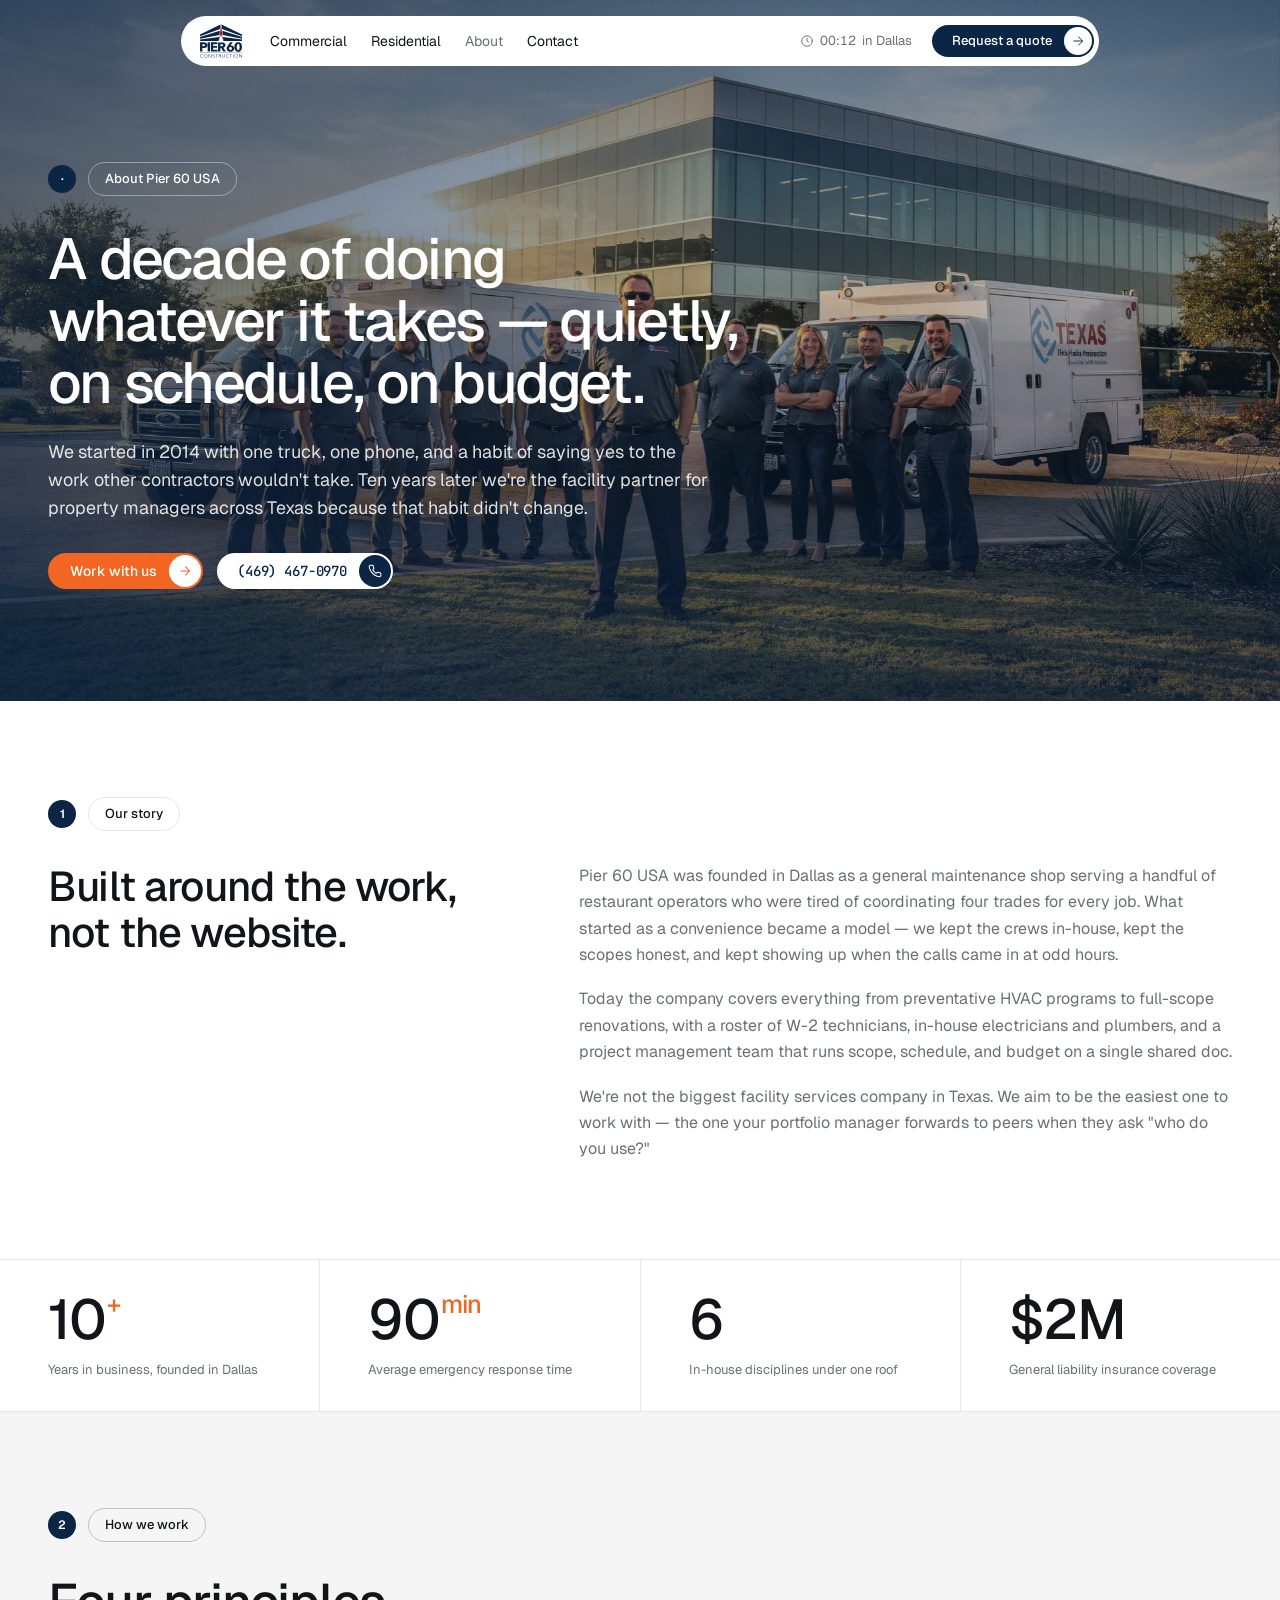
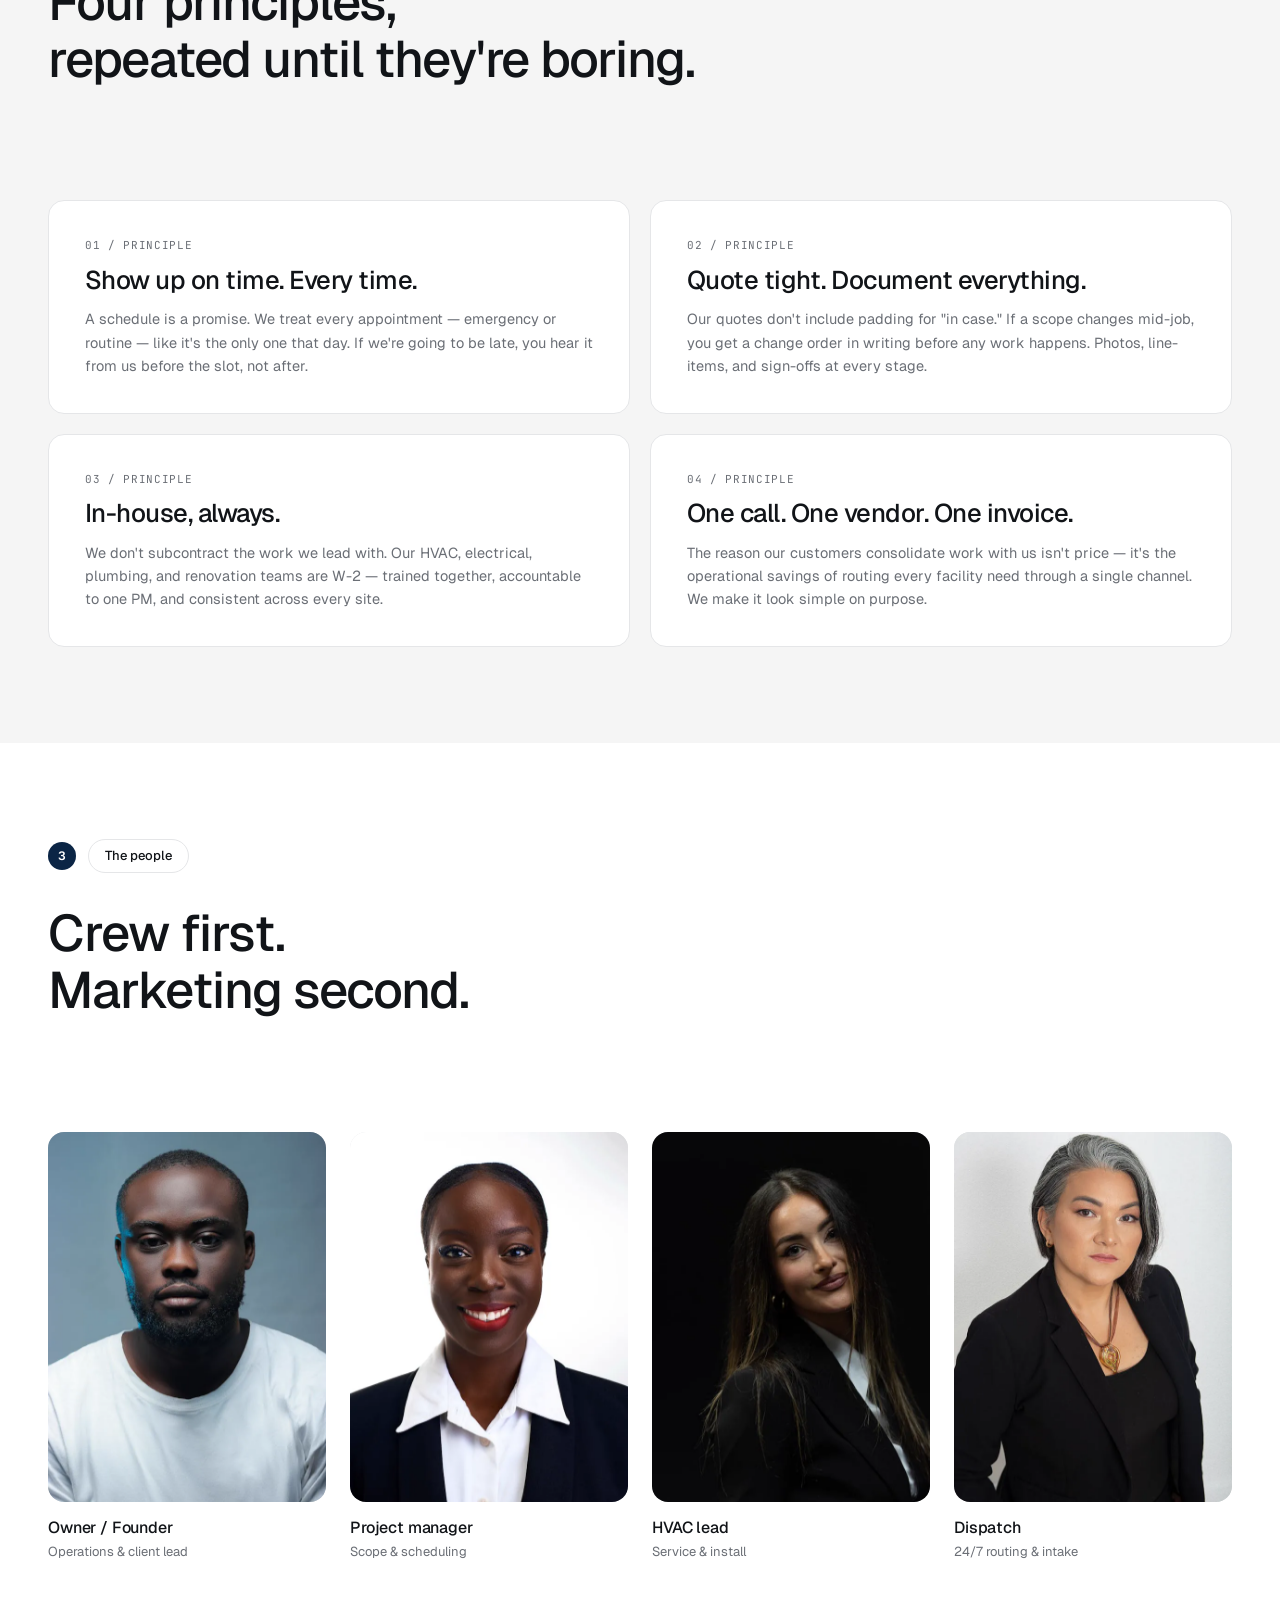
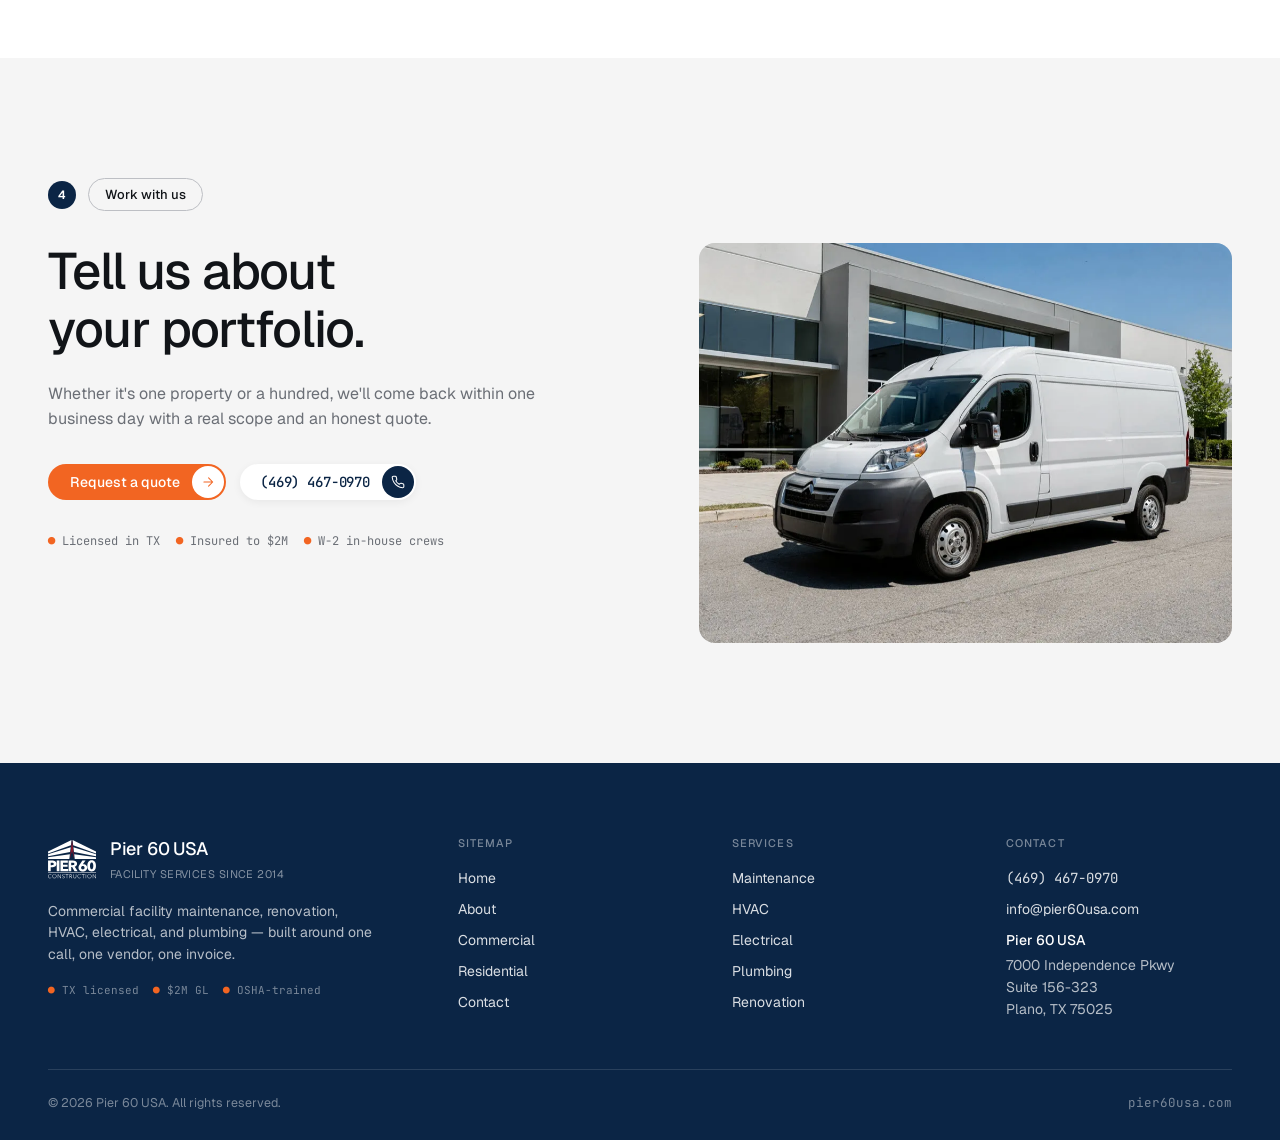
==== about.html @ ad467792 "Initial commit" ====
<!doctype html>
<html lang="en">
<head>
  <meta charset="utf-8">
  <meta name="viewport" content="width=device-width, initial-scale=1">
  <title>About — Pier 60 USA · Dallas-based commercial facility services</title>
  <meta name="description" content="A decade of facility maintenance and renovation work across Texas. In-house crews, honest scopes, and a one-vendor model built for commercial property managers.">
  <link rel="stylesheet" href="styles_v2.css">
</head>
<body>

<!-- ═══════════════════════════════════════════════════════════════
     PAGE HERO
     ═══════════════════════════════════════════════════════════════ -->
<section class="hero-inner has-media has-image" data-screen-label="01 About hero">
  <picture>
    <source srcset="assets/hero-about.webp" type="image/webp">
    <img class="hero-media" src="assets/hero-about.jpg" alt="" aria-hidden="true">
  </picture>
  <div class="hero-bg" aria-hidden="true"></div>

  <header class="nav">
    <div class="nav-pill">
      <div class="nav-left">
        <a href="index.html" class="logo" aria-label="Pier 60 USA — Home"><img src="assets/logo-navy.svg" alt="Pier 60"></a>
        <nav class="nav-links" aria-label="Primary">
          <a href="commercial.html">Commercial</a>
          <a href="residential.html">Residential</a>
          <a href="about.html" class="active">About</a>
          <a href="contact.html">Contact</a>
        </nav>
      </div>
      <div class="nav-right">
        <div class="nav-meta">
          <br>
          <span class="availability">Booking work for Q1 2026</span>
          <span class="clock">
            <svg viewBox="0 0 24 24" fill="none" stroke-width="1.6" stroke-linecap="round" stroke-linejoin="round"><circle cx="12" cy="12" r="9"/><path d="M12 7v5l3 2"/></svg>
            <span class="clock-time">--:--</span> in Dallas
          </span>
        </div>
        <a href="contact.html" class="btn-pill">
          <span class="label"><span>Request a quote</span><span>Request a quote</span></span>
          <span class="ico"><svg viewBox="0 0 24 24" fill="none" stroke="currentColor" stroke-width="1.6" stroke-linecap="round" stroke-linejoin="round"><path d="M5 12h14M13 5l7 7-7 7"/></svg></span>
        </a>
      </div>
      <button class="menu-btn" id="menu-open" aria-label="Open menu">
        <svg viewBox="0 0 24 24" fill="none" stroke="currentColor" stroke-width="1.8" stroke-linecap="round" stroke-linejoin="round"><path d="M4 7h16M4 12h16M4 17h16"/></svg>
      </button>
    </div>
  </header>

  <div class="hero-inner-content">
    <div class="badge-row">
      <span class="badge-num">·</span>
      <span class="badge-pill">About Pier 60 USA</span>
    </div>
    <h1>A decade of doing whatever it takes — quietly, on schedule, on budget.</h1>
    <p class="lede">We started in 2014 with one truck, one phone, and a habit of saying yes to the work other contractors wouldn't take. Ten years later we're the facility partner for property managers across Texas because that habit didn't change.</p>
    <div class="cta-row">
      <a href="contact.html" class="btn-pill is-orange">
        <span class="label"><span>Work with us</span><span>Work with us</span></span>
        <span class="ico"><svg viewBox="0 0 24 24" fill="none" stroke="currentColor" stroke-width="1.8" stroke-linecap="round" stroke-linejoin="round"><path d="M5 12h14M13 5l7 7-7 7"/></svg></span>
      </a>
      <a href="tel:+14694670970" class="btn-pill is-phone">
        <span class="label"><span>(469) 467-0970</span><span>(469) 467-0970</span></span>
        <span class="ico"><svg viewBox="0 0 24 24" fill="none" stroke="currentColor" stroke-width="1.8" stroke-linecap="round" stroke-linejoin="round"><path d="M22 16.92v3a2 2 0 0 1-2.18 2 19.79 19.79 0 0 1-8.63-3.07 19.5 19.5 0 0 1-6-6A19.79 19.79 0 0 1 2.12 4.18 2 2 0 0 1 4.11 2h3a2 2 0 0 1 2 1.72c.13.96.36 1.9.7 2.81a2 2 0 0 1-.45 2.11L8.09 9.91a16 16 0 0 0 6 6l1.27-1.27a2 2 0 0 1 2.11-.45c.91.34 1.85.57 2.81.7A2 2 0 0 1 22 16.92Z"/></svg></span>
      </a>
    </div>
  </div>
</section>

<!-- Mobile menu sheet -->
<div class="sheet" id="sheet" aria-hidden="true">
  <div class="sheet-panel">
    <button class="sheet-close" id="menu-close" aria-label="Close menu">
      <svg viewBox="0 0 24 24" width="16" height="16" fill="none" stroke="currentColor" stroke-width="1.8" stroke-linecap="round" stroke-linejoin="round"><path d="M6 6l12 12M18 6L6 18"/></svg>
    </button>
    <span class="time">
      <svg viewBox="0 0 24 24" width="12" height="12" fill="none" stroke="currentColor" stroke-width="1.6" stroke-linecap="round"><circle cx="12" cy="12" r="9"/><path d="M12 7v5l3 2"/></svg>
      <span class="clock-time">--:--</span> in Dallas
    </span>
    <nav>
      <a href="commercial.html">Commercial</a>
      <a href="residential.html">Residential</a>
      <a href="about.html">About</a>
      <a href="contact.html">Contact</a>
    </nav>
    <a href="contact.html" class="btn-pill is-orange">
      <span class="label"><span>Start a project</span><span>Start a project</span></span>
      <span class="ico"><svg viewBox="0 0 24 24" fill="none" stroke="currentColor" stroke-width="1.8" stroke-linecap="round" stroke-linejoin="round"><path d="M5 12h14M13 5l7 7-7 7"/></svg></span>
    </a>
  </div>
</div>

<!-- ═══════════════════════════════════════════════════════════════
     OUR STORY — two col
     ═══════════════════════════════════════════════════════════════ -->
<section class="section-block" data-screen-label="02 Our story">
  <div class="wrap">
    <div class="badge-row">
      <span class="badge-num">1</span>
      <span class="badge-pill">Our story</span>
    </div>
    <div class="two-col">
      <div>
        <h2>Built around the work,<br>not the website.</h2>
      </div>
      <div>
        <p>Pier 60 USA was founded in Dallas as a general maintenance shop serving a handful of restaurant operators who were tired of coordinating four trades for every job. What started as a convenience became a model — we kept the crews in-house, kept the scopes honest, and kept showing up when the calls came in at odd hours.</p>
        <p>Today the company covers everything from preventative HVAC programs to full-scope renovations, with a roster of W-2 technicians, in-house electricians and plumbers, and a project management team that runs scope, schedule, and budget on a single shared doc.</p>
        <p>We're not the biggest facility services company in Texas. We aim to be the easiest one to work with — the one your portfolio manager forwards to peers when they ask "who do you use?"</p>
      </div>
    </div>
  </div>
</section>

<!-- ═══════════════════════════════════════════════════════════════
     STATS STRIP
     ═══════════════════════════════════════════════════════════════ -->
<section class="stats-strip" data-screen-label="03 Stats">
  <div class="wrap">
    <div class="stat-cell"><span class="n">10<sup>+</sup></span><span class="lbl">Years in business, founded in Dallas</span></div>
    <div class="stat-cell"><span class="n">90<sup>min</sup></span><span class="lbl">Average emergency response time</span></div>
    <div class="stat-cell"><span class="n">6</span><span class="lbl">In-house disciplines under one roof</span></div>
    <div class="stat-cell"><span class="n">$2M</span><span class="lbl">General liability insurance coverage</span></div>
  </div>
</section>

<!-- ═══════════════════════════════════════════════════════════════
     PRINCIPLES — capability grid
     ═══════════════════════════════════════════════════════════════ -->
<section class="section-block alt" data-screen-label="04 Principles">
  <div class="wrap">
    <div class="badge-row">
      <span class="badge-num">2</span>
      <span class="badge-pill" style="border-color: var(--ink-300);">How we work</span>
    </div>
    <h2 class="h2">Four principles,<br>repeated until they're boring.</h2>

    <div class="cap-grid">
      <div class="cap">
        <span class="cap-num">01 / Principle</span>
        <h3>Show up on time. Every time.</h3>
        <p>A schedule is a promise. We treat every appointment — emergency or routine — like it's the only one that day. If we're going to be late, you hear it from us before the slot, not after.</p>
      </div>
      <div class="cap">
        <span class="cap-num">02 / Principle</span>
        <h3>Quote tight. Document everything.</h3>
        <p>Our quotes don't include padding for "in case." If a scope changes mid-job, you get a change order in writing before any work happens. Photos, line-items, and sign-offs at every stage.</p>
      </div>
      <div class="cap">
        <span class="cap-num">03 / Principle</span>
        <h3>In-house, always.</h3>
        <p>We don't subcontract the work we lead with. Our HVAC, electrical, plumbing, and renovation teams are W-2 — trained together, accountable to one PM, and consistent across every site.</p>
      </div>
      <div class="cap">
        <span class="cap-num">04 / Principle</span>
        <h3>One call. One vendor. One invoice.</h3>
        <p>The reason our customers consolidate work with us isn't price — it's the operational savings of routing every facility need through a single channel. We make it look simple on purpose.</p>
      </div>
    </div>
  </div>
</section>

<!-- ═══════════════════════════════════════════════════════════════
     TEAM
     ═══════════════════════════════════════════════════════════════ -->
<section class="section-block" data-screen-label="05 Team">
  <div class="wrap">
    <div class="badge-row">
      <span class="badge-num">3</span>
      <span class="badge-pill">The people</span>
    </div>
    <h2 class="h2">Crew first.<br>Marketing second.</h2>

    <div class="team-grid">
      <div class="team-card">
        <div class="ph has-img">
          <picture>
            <source srcset="assets/team-1.webp" type="image/webp">
            <img src="assets/team-1.jpg" width="600" height="800" loading="lazy" decoding="async" alt="Owner and founder">
          </picture>
        </div>
        <h4>Owner / Founder</h4>
        <p>Operations &amp; client lead</p>
      </div>
      <div class="team-card">
        <div class="ph has-img">
          <picture>
            <source srcset="assets/team-2.webp" type="image/webp">
            <img src="assets/team-2.jpg" width="600" height="800" loading="lazy" decoding="async" alt="Project manager">
          </picture>
        </div>
        <h4>Project manager</h4>
        <p>Scope &amp; scheduling</p>
      </div>
      <div class="team-card">
        <div class="ph has-img">
          <picture>
            <source srcset="assets/team-3.webp" type="image/webp">
            <img src="assets/team-3.jpg" width="600" height="800" loading="lazy" decoding="async" alt="HVAC lead">
          </picture>
        </div>
        <h4>HVAC lead</h4>
        <p>Service &amp; install</p>
      </div>
      <div class="team-card">
        <div class="ph has-img">
          <picture>
            <source srcset="assets/team-4.webp" type="image/webp">
            <img src="assets/team-4.jpg" width="600" height="800" loading="lazy" decoding="async" alt="Dispatch coordinator">
          </picture>
        </div>
        <h4>Dispatch</h4>
        <p>24/7 routing &amp; intake</p>
      </div>
    </div>
  </div>
</section>

<!-- ═══════════════════════════════════════════════════════════════
     CONTACT CTA
     ═══════════════════════════════════════════════════════════════ -->
<section class="section-contact" data-screen-label="06 CTA">
  <div class="wrap">
    <div class="badge-row">
      <span class="badge-num">4</span>
      <span class="badge-pill" style="border-color: var(--ink-300);">Work with us</span>
    </div>
    <div class="contact-grid">
      <div>
        <h2 class="h2" style="margin-bottom: 0;">Tell us about your portfolio.</h2>
        <p class="lede">Whether it's one property or a hundred, we'll come back within one business day with a real scope and an honest quote.</p>
        <div class="contact-quick">
          <a href="contact.html" class="btn-pill is-orange">
            <span class="label"><span>Request a quote</span><span>Request a quote</span></span>
            <span class="ico"><svg viewBox="0 0 24 24" fill="none" stroke="currentColor" stroke-width="1.8" stroke-linecap="round" stroke-linejoin="round"><path d="M5 12h14M13 5l7 7-7 7"/></svg></span>
          </a>
          <a href="tel:+14694670970" class="btn-pill is-phone">
            <span class="label"><span>(469) 467-0970</span><span>(469) 467-0970</span></span>
            <span class="ico"><svg viewBox="0 0 24 24" fill="none" stroke="currentColor" stroke-width="1.8" stroke-linecap="round" stroke-linejoin="round"><path d="M22 16.92v3a2 2 0 0 1-2.18 2 19.79 19.79 0 0 1-8.63-3.07 19.5 19.5 0 0 1-6-6A19.79 19.79 0 0 1 2.12 4.18 2 2 0 0 1 4.11 2h3a2 2 0 0 1 2 1.72c.13.96.36 1.9.7 2.81a2 2 0 0 1-.45 2.11L8.09 9.91a16 16 0 0 0 6 6l1.27-1.27a2 2 0 0 1 2.11-.45c.91.34 1.85.57 2.81.7A2 2 0 0 1 22 16.92Z"/></svg></span>
          </a>
        </div>
        <div class="contact-tags">
          <span>Licensed in TX</span>
          <span>Insured to $2M</span>
          <span>W-2 in-house crews</span>
        </div>
      </div>
      <div>
        <div class="ph has-img" style="aspect-ratio: 4/3; border-radius: 16px; overflow: hidden;">
          <picture>
            <source srcset="assets/about-truck.webp" type="image/webp">
            <img src="assets/about-truck.jpg" width="1000" height="750" loading="lazy" decoding="async" alt="Pier 60 service van at a jobsite">
          </picture>
        </div>
      </div>
    </div>
  </div>
</section>

<!-- ═══════════════════════════════════════════════════════════════
     FOOTER
     ═══════════════════════════════════════════════════════════════ -->
<footer class="foot">
  <div class="wrap">
    <div class="foot-grid">
      <div>
        <div class="brand-row">
          <span class="logo"><img src="assets/logo-white.svg" alt="Pier 60 Construction"></span>
          <span class="name">Pier 60 USA<small>Facility services since 2014</small></span>
        </div>
        <p>Commercial facility maintenance, renovation, HVAC, electrical, and plumbing — built around one call, one vendor, one invoice.</p>
        <div class="foot-licenses">
          <span>TX licensed</span><span>$2M GL</span><span>OSHA-trained</span>
        </div>
      </div>
      <div>
        <h5>Sitemap</h5>
        <ul>
          <li><a href="index.html">Home</a></li>
          <li><a href="about.html">About</a></li>
          <li><a href="commercial.html">Commercial</a></li>
          <li><a href="residential.html">Residential</a></li>
          <li><a href="contact.html">Contact</a></li>
        </ul>
      </div>
      <div>
        <h5>Services</h5>
        <ul>
          <li><a href="commercial.html#maintenance">Maintenance</a></li>
          <li><a href="commercial.html#hvac">HVAC</a></li>
          <li><a href="commercial.html#electrical">Electrical</a></li>
          <li><a href="commercial.html#plumbing">Plumbing</a></li>
          <li><a href="commercial.html#renovation">Renovation</a></li>
        </ul>
      </div>
      <div>
        <h5>Contact</h5>
        <ul>
          <li><a href="tel:+14694670970" class="tel">(469) 467-0970</a></li>
          <li><a href="mailto:info@pier60usa.com">info@pier60usa.com</a></li>
          <li>
            <address class="foot-address">
              <strong>Pier 60 USA</strong>
              7000 Independence Pkwy<br>
              Suite 156-323<br>
              Plano, TX 75025
            </address>
          </li>
        </ul>
      </div>
    </div>
    <div class="foot-bottom">
      <span>© <span class="year">2026</span> Pier 60 USA. All rights reserved.</span>
      <span class="tel">pier60usa.com</span>
    </div>
  </div>
</footer>

<script>
  function updateClock() {
    var t = new Date().toLocaleString('en-US', { timeZone: 'America/Chicago', hour12: false, hour: '2-digit', minute: '2-digit' });
    document.querySelectorAll('.clock-time').forEach(function(el){ el.textContent = t; });
  }
  updateClock();
  setInterval(updateClock, 1000);
  document.querySelectorAll('.year').forEach(function(e){ e.textContent = new Date().getFullYear(); });

  var sheet = document.getElementById('sheet');
  document.getElementById('menu-open').addEventListener('click', function(){ sheet.classList.add('open'); sheet.setAttribute('aria-hidden','false'); });
  document.getElementById('menu-close').addEventListener('click', function(){ sheet.classList.remove('open'); sheet.setAttribute('aria-hidden','true'); });
  sheet.addEventListener('click', function(e){ if (e.target === sheet) { sheet.classList.remove('open'); sheet.setAttribute('aria-hidden','true'); } });
</script>

</body>
</html>
---- styles_v2.css ----
/* ─────────────────────────────────────────────────────────────────
   Pier 60 USA — v2
   Modern agency aesthetic: pill nav, oversized headlines,
   text-roll hover CTAs, white card badges, orange accent.
   ───────────────────────────────────────────────────────────────── */

@import url('https://fonts.googleapis.com/css2?family=Geist:wght@300;400;500;600;700&family=JetBrains+Mono:wght@400;500&display=swap');

:root {
  --bg:        #EFEFEF;
  --white:     #FFFFFF;
  --section-2: #FFFFFF;
  --section-3: #F5F5F5;

  --ink-900:   #111418;
  --ink-700:   #2A2E35;

  /* Navy Seal Blue — carried over from the original Pier 60 theme */
  --navy:      #0B2545;
  --navy-h:    #142F55;
  --ink-500:   #6B6F76;
  --ink-400:   #8A8E95;
  --ink-300:   #BDBFC4;
  --ink-200:   #E5E6E8;
  --ink-100:   #EFEFEF;

  --orange:    #F26522;
  --orange-h:  #E05A1A;
  --partner:   #E8704E;

  --ease:      cubic-bezier(0.25, 0.1, 0.25, 1);
  --ease-out:  cubic-bezier(0.32, 0.72, 0, 1);

  --font:      "Geist", ui-sans-serif, system-ui, -apple-system, "Segoe UI", Helvetica, Arial, sans-serif;
  --mono:      "JetBrains Mono", ui-monospace, Menlo, monospace;

  --max:       1440px;
  --pad-x:     20px;
}
@media (min-width: 640px)  { :root { --pad-x: 32px; } }
@media (min-width: 1024px) { :root { --pad-x: 48px; } }

* { box-sizing: border-box; }
html { scroll-behavior: smooth; }
body {
  margin: 0;
  font-family: var(--font);
  font-size: 16px;
  line-height: 1.5;
  color: var(--ink-900);
  background: var(--bg);
  -webkit-font-smoothing: antialiased;
  text-rendering: optimizeLegibility;
}
a { color: inherit; text-decoration: none; }
img, svg, video { display: block; max-width: 100%; }
button { font: inherit; cursor: pointer; }

.wrap {
  max-width: var(--max);
  margin: 0 auto;
  padding-left: var(--pad-x);
  padding-right: var(--pad-x);
}

/* ── Hero section ──────────────────────────────────────────────── */
.hero {
  position: relative;
  min-height: 100vh;
  background: var(--bg);
  display: flex;
  flex-direction: column;
  overflow: hidden;
}

/* Soft shader-substitute: layered radial + grain */
.hero-bg {
  position: absolute;
  inset: 0;
  z-index: 1;
  pointer-events: none;
  background:
    radial-gradient(ellipse 80% 60% at 85% 25%,
      rgba(242, 101, 34, 0.18) 0%,
      rgba(242, 101, 34, 0.05) 35%,
      transparent 60%),
    radial-gradient(ellipse 70% 50% at 15% 80%,
      rgba(255, 255, 255, 0.7) 0%,
      rgba(255, 255, 255, 0.2) 40%,
      transparent 70%),
    radial-gradient(ellipse 60% 80% at 50% 50%,
      rgba(240, 240, 240, 0.6) 0%,
      transparent 70%);
}
.hero-bg::after {
  /* Fluted glass strips + film grain feel */
  content: "";
  position: absolute;
  inset: 0;
  background-image:
    repeating-linear-gradient(31deg,
      rgba(255, 255, 255, 0)   0px,
      rgba(255, 255, 255, 0.04) 1px,
      rgba(255, 255, 255, 0)   2px,
      rgba(0, 0, 0, 0.02)      3px,
      rgba(255, 255, 255, 0)   8px),
    url("data:image/svg+xml;utf8,<svg xmlns='http://www.w3.org/2000/svg' width='160' height='160'><filter id='n'><feTurbulence type='fractalNoise' baseFrequency='0.9' numOctaves='2' stitchTiles='stitch'/><feColorMatrix values='0 0 0 0 0 0 0 0 0 0 0 0 0 0 0 0 0 0 0.05 0'/></filter><rect width='100%25' height='100%25' filter='url(%23n)'/></svg>");
  mix-blend-mode: multiply;
  opacity: 0.9;
}

/* Navbar — pill, floating */
.nav {
  position: relative;
  z-index: 20;
  max-width: var(--max);
  margin: 0 auto;
  padding: 12px var(--pad-x);
  display: flex;
  justify-content: center;
}
@media (min-width: 640px) { .nav { padding: 16px var(--pad-x); } }
.nav-pill {
  background: var(--white);
  border-radius: 999px;
  padding: 5px;
  min-height: 50px;
  display: inline-flex;
  align-items: center;
  justify-content: space-between;
  gap: 16px;
  flex: 0 0 auto;
  max-width: 100%;
}
@media (min-width: 768px) {
  .nav-pill { display: inline-flex; flex: 0 0 auto; justify-content: flex-start; gap: 24px; max-width: 100%; }
}

.nav-left { display: flex; align-items: center; gap: 20px; flex-shrink: 0; }
/* Shift nav logo right so it clears the pill's rounded left edge */
.nav-pill .logo { margin-left: 14px; }

.logo {
  height: 34px;
  width: auto;
  display: inline-flex;
  align-items: center;
  flex-shrink: 0;
}
.logo img { height: 100%; width: auto; display: block; }
@media (min-width: 640px) { .logo { height: 38px; } }

.nav-links {
  display: none;
  align-items: center;
  gap: 24px;
  padding: 0 8px;
}
.nav-links a {
  font-size: 14px;
  color: var(--ink-900);
  transition: color .3s var(--ease);
}
.nav-links a:hover { color: var(--ink-500); }
.nav-links a.active { color: var(--ink-500); }

.nav-right { display: none; align-items: center; gap: 14px; padding-right: 0; }
.nav-meta {
  display: flex; align-items: center; gap: 14px;
  font-size: 13px;
  color: var(--ink-500);
  padding: 0 6px;
}
.nav-meta .availability { display: none; }
/* Hidden but keeps its width so the nav pill length stays the same */
@media (min-width: 1100px) { .nav-meta .availability { display: inline; visibility: hidden; } }
.nav-meta .clock {
  display: inline-flex; align-items: center; gap: 6px;
  font-variant-numeric: tabular-nums;
}
.nav-meta .clock svg { width: 14px; height: 14px; stroke: currentColor; }

@media (min-width: 768px) {
  .nav-links { display: flex; }
  .nav-right { display: flex; }
}

/* Pill CTA (dark navy) with text roll */
.btn-pill {
  background: var(--navy);
  color: var(--white);
  border: 0;
  border-radius: 999px;
  padding: 2px 2px 2px 20px;
  font-size: 13px;
  font-weight: 500;
  display: inline-flex;
  align-items: center;
  gap: 12px;
  text-decoration: none;
  white-space: nowrap;
  transition: background .25s var(--ease);
}
.btn-pill:hover { background: var(--navy-h); }
.btn-pill .label {
  height: 20px;
  overflow: hidden;
  display: inline-flex;
  flex-direction: column;
  position: relative;
}
.btn-pill .label > span {
  display: block;
  line-height: 20px;
  transition: transform .5s var(--ease);
}
.btn-pill:hover .label > span { transform: translateY(-100%); }
.btn-pill .ico {
  width: 28px; height: 28px;
  background: var(--white);
  color: var(--navy);
  border-radius: 999px;
  display: grid; place-items: center;
  transition: transform .5s var(--ease);
  flex-shrink: 0;
}
.btn-pill:hover .ico { transform: rotate(-45deg); }
.btn-pill .ico svg { width: 14px; height: 14px; stroke: currentColor; }

/* Orange CTA — same shape */
.btn-pill.is-orange {
  background: var(--orange);
  color: var(--white);
  padding: 2px 2px 2px 22px;
  font-size: 14px;
}
.btn-pill.is-orange:hover { background: var(--orange-h); }
.btn-pill.is-orange .ico {
  width: 32px; height: 32px;
  color: var(--orange);
}
.btn-pill.is-orange .label { height: 22px; }
.btn-pill.is-orange .label > span { line-height: 22px; }

/* Mobile menu toggle */
.menu-btn {
  display: inline-grid;
  place-items: center;
  width: 40px; height: 40px;
  border-radius: 999px;
  background: var(--navy);
  color: var(--white);
  border: 0;
}
.menu-btn svg { width: 18px; height: 18px; stroke: currentColor; }
@media (min-width: 768px) { .menu-btn { display: none; } }

/* Mobile sheet */
.sheet {
  position: fixed;
  inset: 0;
  z-index: 50;
  background: rgba(0,0,0,0.6);
  opacity: 0;
  pointer-events: none;
  transition: opacity .3s var(--ease);
}
.sheet.open { opacity: 1; pointer-events: auto; }
.sheet-panel {
  position: absolute;
  left: 12px; right: 12px; bottom: 12px;
  background: var(--white);
  border-radius: 20px;
  padding: 28px 24px;
  transform: translateY(110%);
  transition: transform .5s var(--ease-out);
}
.sheet.open .sheet-panel { transform: translateY(0); }
.sheet-panel .time {
  display: inline-flex; align-items: center; gap: 8px;
  font-size: 12px; color: var(--ink-500);
  border: 1px solid var(--ink-200);
  padding: 6px 12px;
  border-radius: 999px;
  margin-bottom: 24px;
}
.sheet-panel nav { display: flex; flex-direction: column; gap: 6px; margin-bottom: 24px; }
.sheet-panel nav a {
  font-size: 28px;
  line-height: 32px;
  font-weight: 500;
  color: var(--ink-900);
  padding: 8px 0;
}
.sheet-close {
  position: absolute; top: 16px; right: 16px;
  width: 36px; height: 36px;
  background: var(--ink-100);
  border: 0; border-radius: 999px;
  display: grid; place-items: center;
}

/* Hero content */
.hero-spacer { flex: 1; min-height: 80px; }
.hero-content {
  position: relative;
  z-index: 20;
  max-width: var(--max);
  margin: 0 auto;
  width: 100%;
  padding: 0 var(--pad-x) 56px;
}
@media (min-width: 640px) { .hero-content { padding-bottom: 64px; } }
@media (min-width: 1024px) { .hero-content { padding-bottom: 80px; } }

.eyebrow-sm {
  font-size: 13px;
  letter-spacing: 0.02em;
  color: var(--ink-900);
  margin: 0 0 20px;
  display: inline-flex; align-items: center; gap: 10px;
}
.eyebrow-sm::before {
  content: "";
  width: 24px; height: 1px;
  background: var(--ink-900);
}
@media (min-width: 640px) { .eyebrow-sm { margin-bottom: 32px; } }

.h1 {
  font-size: clamp(1.75rem, 7vw, 4.2rem);
  font-weight: 500;
  line-height: 1.08;
  letter-spacing: -0.03em;
  color: var(--ink-900);
  margin: 0;
  text-wrap: balance;
}
@media (min-width: 640px) {
  .h1 { font-size: clamp(2.5rem, 5vw, 4.2rem); }
}
.h1 .br-sm { display: none; }
@media (min-width: 640px) {
  .h1 .br-sm { display: block; }
  .h1 .sp-mobile { display: none; }
}

.hero-cta-row {
  margin-top: 32px;
  display: flex;
  flex-direction: column;
  gap: 16px;
  align-items: flex-start;
}
@media (min-width: 640px) {
  .hero-cta-row { flex-direction: row; align-items: center; gap: 20px; margin-top: 48px; }
}

/* Partner badge — white pill w/ starburst */
.partner-badge {
  display: inline-flex;
  align-items: center;
  gap: 12px;
  background: var(--white);
  padding: 10px 14px;
  border-radius: 4px;
  box-shadow: 0 2px 8px rgba(0,0,0,0.08);
  transition: box-shadow .3s var(--ease);
}

/* Phone CTA pill — white on light bg, navy text */
.btn-pill.is-phone {
  background: var(--white);
  color: var(--navy);
  padding: 2px 2px 2px 22px;
  font-size: 14px;
  font-family: var(--mono);
  font-variant-numeric: tabular-nums;
  letter-spacing: -0.01em;
  box-shadow: 0 2px 8px rgba(0,0,0,0.06);
}
.btn-pill.is-phone:hover { background: var(--white); box-shadow: 0 4px 16px rgba(0,0,0,0.12); }
.btn-pill.is-phone .ico {
  width: 32px; height: 32px;
  background: var(--navy);
  color: var(--white);
}
.btn-pill.is-phone .label { height: 22px; }
.btn-pill.is-phone .label > span { line-height: 22px; }
.partner-badge:hover { box-shadow: 0 4px 16px rgba(0,0,0,0.12); }
.partner-badge .star {
  width: 22px; height: 22px;
  color: var(--partner);
  flex-shrink: 0;
}
@media (min-width: 640px) { .partner-badge .star { width: 24px; height: 24px; } }
.partner-badge .text {
  font-size: 13px;
  font-weight: 500;
  color: var(--ink-900);
}
@media (min-width: 640px) { .partner-badge .text { font-size: 14px; } }
.partner-badge .chip {
  font-size: 10px;
  line-height: 1;
  font-weight: 600;
  background: var(--navy);
  color: var(--white);
  padding: 4px 7px;
  border-radius: 3px;
  letter-spacing: 0.02em;
}
@media (min-width: 640px) { .partner-badge .chip { font-size: 11px; padding: 4px 8px; } }

/* ── Section: About ────────────────────────────────────────────── */
.section-about {
  background: var(--section-2);
  padding: 64px 0 48px;
  overflow: hidden;
}
@media (min-width: 640px) { .section-about { padding: 80px 0 64px; } }
@media (min-width: 1024px) { .section-about { padding: 128px 0 96px; } }

.badge-row {
  display: flex;
  align-items: center;
  gap: 12px;
  margin-bottom: 24px;
}
@media (min-width: 640px) { .badge-row { margin-bottom: 32px; } }
.badge-num {
  width: 24px; height: 24px;
  background: var(--navy);
  color: var(--white);
  border-radius: 999px;
  display: grid; place-items: center;
  font-size: 11px;
  font-weight: 600;
}
@media (min-width: 640px) { .badge-num { width: 28px; height: 28px; font-size: 12px; } }
.badge-pill {
  font-size: 12px;
  font-weight: 500;
  border: 1px solid var(--ink-200);
  border-radius: 999px;
  padding: 4px 12px;
}
@media (min-width: 640px) { .badge-pill { font-size: 13px; padding: 6px 16px; } }

.h2 {
  font-size: clamp(1.5rem, 4vw, 3.2rem);
  font-weight: 500;
  line-height: 1.12;
  letter-spacing: -0.02em;
  color: var(--ink-900);
  margin: 0 0 48px;
  text-wrap: balance;
}
@media (min-width: 640px) { .h2 { margin-bottom: 64px; } }
@media (min-width: 1024px) { .h2 { margin-bottom: 112px; } }

/* Mobile/tablet stack */
.about-stack { display: block; }
.about-stack .copy { max-width: 640px; }
.about-stack .copy p {
  font-size: 15px;
  line-height: 1.6;
  font-weight: 500;
  color: var(--ink-900);
  margin: 0 0 24px;
}
@media (min-width: 640px) { .about-stack .copy p { font-size: 17px; } }
.about-stack .copy .btn-pill.is-orange { margin-bottom: 32px; }

.about-imgs {
  display: flex;
  flex-direction: column;
  gap: 16px;
  margin-top: 8px;
}
@media (min-width: 640px) { .about-imgs { flex-direction: row; gap: 20px; } }
.about-imgs .ph {
  border-radius: 12px;
  overflow: hidden;
  flex-shrink: 0;
}
@media (min-width: 640px) {
  .about-imgs .ph { border-radius: 16px; }
  .about-imgs .ph-sm { width: 45%; aspect-ratio: 438/346; }
  .about-imgs .ph-lg { width: 55%; aspect-ratio: 3/2; }
}
.about-imgs .ph { aspect-ratio: 4/3; }

/* Desktop grid */
@media (min-width: 1024px) {
  .about-stack { display: none; }
  .about-grid {
    display: grid;
    grid-template-columns: 26% 1fr 48%;
    align-items: end;
    gap: 24px;
  }
  .about-grid .col-l { align-self: end; }
  .about-grid .col-l .ph { aspect-ratio: 438/346; border-radius: 16px; overflow: hidden; }
  .about-grid .col-c { align-self: start; display: flex; flex-direction: column; align-items: flex-end; gap: 28px; }
  .about-grid .col-c p {
    font-size: 16px;
    line-height: 1.65;
    font-weight: 500;
    color: var(--ink-900);
    white-space: nowrap;
    margin: 0;
  }
  .about-grid .col-r { align-self: end; }
  .about-grid .col-r .ph { aspect-ratio: 3/2; border-radius: 16px; overflow: hidden; }
}
@media (max-width: 1023px) { .about-grid { display: none; } }

/* Placeholder image — striped */
.ph {
  position: relative;
  background: var(--ink-200);
  display: grid; place-items: center;
}
.ph::before {
  content: "";
  position: absolute; inset: 0;
  background-image: repeating-linear-gradient(135deg,
    rgba(0,0,0,0) 0,
    rgba(0,0,0,0) 12px,
    rgba(0,0,0,0.04) 12px,
    rgba(0,0,0,0.04) 13px);
}
.ph .ph-label {
  position: relative;
  font-family: var(--mono);
  font-size: 11px;
  color: var(--ink-500);
  background: var(--white);
  padding: 6px 10px;
  border-radius: 4px;
  border: 1px solid var(--ink-200);
  z-index: 1;
}

/* ── Section: Work / Cards ─────────────────────────────────────── */
.section-work {
  background: var(--section-3);
  padding: 64px 0;
}
@media (min-width: 640px) { .section-work { padding: 80px 0; } }
@media (min-width: 1024px) { .section-work { padding: 112px 0; } }

.h2-xl {
  font-size: clamp(1.75rem, 7vw, 4.2rem);
  font-weight: 500;
  line-height: 1.08;
  letter-spacing: -0.03em;
  color: var(--ink-900);
  margin: 0 0 40px;
  text-wrap: balance;
}
@media (min-width: 640px) {
  .h2-xl { font-size: clamp(2.5rem, 5vw, 4.2rem); margin-bottom: 56px; }
}
@media (min-width: 1024px) { .h2-xl { margin-bottom: 64px; } }

.cards {
  display: grid;
  grid-template-columns: 1fr;
  gap: 20px;
}
@media (min-width: 768px)  { .cards { grid-template-columns: 1fr 1fr; gap: 24px; } }
@media (min-width: 1024px) { .cards { gap: 28px; } }

.card { display: block; }
.card .media {
  position: relative;
  border-radius: 16px;
  overflow: hidden;
  background: #1a1d2e;
}
.card.alt .media { background: #6b6b6b; aspect-ratio: 1/1; }
.card .media { aspect-ratio: 329/246; }
.card .media .ph-fill {
  position: absolute; inset: 0;
}
.card .media .ph-fill::before {
  content: "";
  position: absolute; inset: 0;
  background-image: repeating-linear-gradient(45deg,
    rgba(255,255,255,0.02) 0 14px,
    rgba(255,255,255,0.06) 14px 15px);
}
.card .media .ph-fill .ph-label {
  position: absolute;
  left: 16px; top: 16px;
  font-family: var(--mono);
  font-size: 11px;
  color: rgba(255,255,255,0.7);
  background: rgba(0,0,0,0.3);
  padding: 5px 9px;
  border-radius: 4px;
  border: 1px solid rgba(255,255,255,0.12);
}

/* Hover expand button on cards */
.card-cta {
  position: absolute;
  left: 16px; bottom: 16px;
  height: 36px;
  width: 36px;
  border-radius: 999px;
  background: var(--white);
  color: var(--navy);
  display: flex;
  align-items: center;
  padding: 0 11px;
  gap: 8px;
  overflow: hidden;
  white-space: nowrap;
  transition: width .3s ease-in-out;
  border: 0;
}
.card-cta .ico-link {
  width: 14px; height: 14px;
  stroke: currentColor;
  transition: transform .3s ease-in-out;
  transform: rotate(-45deg);
  flex-shrink: 0;
}
.card-cta .label {
  font-size: 13px;
  font-weight: 500;
  opacity: 0;
  transition: opacity .15s ease-in-out;
}
.card:hover .card-cta { width: 148px; }
.card:hover .card-cta .ico-link { transform: rotate(0); }
.card:hover .card-cta .label { opacity: 1; transition-delay: .1s; }

.card.alt .card-cta { background: var(--navy); color: var(--white); }
.card.alt:hover .card-cta { width: 168px; }

.card .desc {
  font-size: 13px;
  line-height: 1.55;
  color: var(--ink-500);
  margin: 16px 0 0;
}
@media (min-width: 640px) { .card .desc { font-size: 14px; } }
.card .title {
  font-size: 14px;
  font-weight: 600;
  color: var(--ink-900);
  margin: 4px 0 0;
}
@media (min-width: 640px) { .card .title { font-size: 15px; } }

/* ── Stats strip (light bg) ────────────────────────────────────── */
.stats-strip {
  background: var(--white);
  border-top: 1px solid var(--ink-200);
  border-bottom: 1px solid var(--ink-200);
}
.stats-strip .wrap {
  display: grid;
  grid-template-columns: repeat(2, 1fr);
  gap: 1px;
  background: var(--ink-200);
  padding: 0;
}
@media (min-width: 768px)  { .stats-strip .wrap { grid-template-columns: repeat(4, 1fr); } }
.stat-cell {
  background: var(--white);
  padding: 32px var(--pad-x);
  display: flex;
  flex-direction: column;
  gap: 6px;
}
.stat-cell .n {
  font-size: clamp(40px, 5vw, 56px);
  line-height: 1;
  font-weight: 500;
  letter-spacing: -0.025em;
  color: var(--ink-900);
}
.stat-cell .n sup {
  font-size: 0.45em;
  color: var(--orange);
  margin-left: 2px;
  vertical-align: top;
}
.stat-cell .lbl {
  font-size: 13px;
  color: var(--ink-500);
  margin-top: 6px;
  max-width: 28ch;
}

/* ── Services list (clean rows) ────────────────────────────────── */
.section-services {
  background: var(--section-2);
  padding: 64px 0;
}
@media (min-width: 640px) { .section-services { padding: 80px 0; } }
@media (min-width: 1024px) { .section-services { padding: 112px 0; } }

.services-list {
  border-top: 1px solid var(--ink-200);
}
/* Mobile: simple stacked block (number → title → description), no grid */
.svc-row {
  padding: 24px 0;
  border-bottom: 1px solid var(--ink-200);
}
.svc-row > div { margin-top: 14px; }
@media (min-width: 768px) {
  .svc-row {
    display: grid;
    grid-template-columns: 80px 1.2fr 2fr;
    column-gap: 32px;
    padding: 36px 0;
    align-items: start;
  }
  .svc-row > div { margin-top: 0; }
}
.svc-row .num {
  display: block;
  font-family: var(--mono);
  font-size: 12px;
  color: var(--ink-500);
  letter-spacing: 0.04em;
  margin-bottom: 8px;
}
@media (min-width: 768px) { .svc-row .num { margin-bottom: 0; padding-top: 6px; } }
.svc-row h3 {
  font-size: clamp(21px, 2.4vw, 32px);
  line-height: 1.12;
  letter-spacing: -0.02em;
  font-weight: 500;
  color: var(--ink-900);
  margin: 0;
}
.svc-row p {
  font-size: 14px;
  line-height: 1.55;
  color: var(--ink-500);
  margin: 0;
  max-width: 56ch;
}
.svc-row .tags {
  margin-top: 16px;
  display: flex; flex-wrap: wrap; gap: 6px 8px;
  list-style: none; padding: 0;
}
.svc-row .tags li {
  font-size: 12px;
  color: var(--ink-500);
  border: 1px solid var(--ink-200);
  padding: 3px 10px;
  border-radius: 999px;
}

/* ── Contact CTA block ─────────────────────────────────────────── */
.section-contact {
  background: var(--section-3);
  padding: 64px 0;
}
@media (min-width: 640px) { .section-contact { padding: 88px 0; } }
@media (min-width: 1024px) { .section-contact { padding: 120px 0; } }
.contact-grid {
  display: grid;
  grid-template-columns: 1fr;
  gap: 32px;
}
@media (min-width: 1024px) { .contact-grid { grid-template-columns: 1.1fr 1fr; gap: 64px; } }

.contact-grid .lede {
  font-size: 16px;
  line-height: 1.55;
  color: var(--ink-500);
  margin: 24px 0 32px;
  max-width: 48ch;
}
.contact-quick {
  display: flex;
  flex-direction: column;
  gap: 14px;
  margin-bottom: 32px;
}
/* Mobile: full-width pills, label left / icon right, comfortable tap target */
.contact-quick .btn-pill {
  width: 100%;
  justify-content: space-between;
  padding: 6px 6px 6px 22px;
}
@media (min-width: 480px) {
  .contact-quick { flex-direction: row; flex-wrap: wrap; align-items: center; }
  .contact-quick .btn-pill { width: auto; justify-content: flex-start; padding: 2px 2px 2px 20px; }
  .contact-quick .btn-pill.is-orange { padding: 2px 2px 2px 22px; }
}
.contact-tags {
  display: flex; flex-wrap: wrap; gap: 16px;
  font-family: var(--mono);
  font-size: 12px;
  color: var(--ink-500);
}
.contact-tags span::before {
  content: "● ";
  color: var(--orange);
}

.form-card {
  background: var(--white);
  border-radius: 16px;
  padding: 28px;
  border: 1px solid var(--ink-200);
}
.form-card h3 {
  font-size: 20px;
  font-weight: 500;
  letter-spacing: -0.01em;
  margin: 0 0 4px;
}
.form-card .hint { font-size: 13px; color: var(--ink-500); margin: 0 0 24px; }
.field { display: flex; flex-direction: column; gap: 6px; margin-bottom: 14px; }
.field label {
  font-size: 11px;
  letter-spacing: 0.06em;
  text-transform: uppercase;
  color: var(--ink-500);
  font-weight: 500;
}
.field input, .field select, .field textarea {
  appearance: none;
  background: var(--bg);
  border: 1px solid transparent;
  border-radius: 8px;
  padding: 12px 14px;
  font: inherit;
  font-size: 14.5px;
  color: var(--ink-900);
  width: 100%;
  transition: border-color .15s ease, background .15s ease;
}
.field input:focus, .field select:focus, .field textarea:focus {
  outline: none;
  border-color: var(--ink-900);
  background: var(--white);
}
.field textarea { resize: vertical; min-height: 96px; }
.field-row { display: grid; grid-template-columns: 1fr 1fr; gap: 12px; }
.form-card .btn-pill { width: 100%; justify-content: space-between; margin-top: 8px; padding-left: 22px; }

/* ── Footer ───────────────────────────────────────────────────── */
.foot {
  background: var(--navy);
  color: rgba(255,255,255,0.85);
  padding: 72px 0 28px;
}
.foot-grid {
  display: grid;
  grid-template-columns: 1fr;
  gap: 36px;
  margin-bottom: 48px;
}
@media (min-width: 768px) { .foot-grid { grid-template-columns: 1.6fr 1fr 1fr 1fr; gap: 48px; } }
.foot .brand-row { display: flex; align-items: center; gap: 14px; margin-bottom: 18px; }
.foot .brand-row .logo { height: 44px; background: none; }
.foot .brand-row .name { font-size: 18px; font-weight: 500; letter-spacing: -0.01em; color: var(--white); }
.foot .brand-row .name small {
  display: block; font-size: 11px; color: rgba(255,255,255,0.5);
  letter-spacing: 0.04em; text-transform: uppercase; margin-top: 4px; font-weight: 400;
}
.foot p {
  color: rgba(255,255,255,0.7);
  font-size: 14px; line-height: 1.55;
  max-width: 36ch;
}
.foot h5 {
  font-size: 11px;
  letter-spacing: 0.1em;
  text-transform: uppercase;
  margin: 0 0 16px;
  color: rgba(255,255,255,0.45);
  font-weight: 500;
}
.foot ul { list-style: none; padding: 0; margin: 0; display: flex; flex-direction: column; gap: 10px; font-size: 14px; }
.foot ul a { color: rgba(255,255,255,0.85); }
.foot ul a:hover { color: var(--white); }
.foot-bottom {
  display: flex; justify-content: space-between; align-items: center; gap: 16px;
  font-size: 12.5px;
  color: rgba(255,255,255,0.45);
  border-top: 1px solid rgba(255,255,255,0.12);
  padding-top: 24px;
  flex-wrap: wrap;
}
.foot-licenses {
  display: flex; gap: 14px; flex-wrap: wrap;
  margin-top: 16px;
  font-family: var(--mono);
  font-size: 11px;
  color: rgba(255,255,255,0.45);
}
.foot-licenses span::before { content: "● "; color: var(--orange); }
.foot .tel { font-family: var(--mono); font-variant-numeric: tabular-nums; }

/* Liquid-glass utilities (defined per spec; not required) */
.liquid-glass {
  background: rgba(255,255,255,0.01);
  backdrop-filter: blur(4px);
  box-shadow: inset 0 1px 0 rgba(255,255,255,0.4);
  position: relative;
}
.liquid-glass::before {
  content: "";
  position: absolute; inset: 0;
  border-radius: inherit;
  padding: 1px;
  background: linear-gradient(135deg, rgba(255,255,255,0.4), rgba(255,255,255,0));
  -webkit-mask: linear-gradient(#000 0 0) content-box, linear-gradient(#000 0 0);
  -webkit-mask-composite: xor;
          mask-composite: exclude;
  pointer-events: none;
}
.liquid-glass-strong {
  background: rgba(255,255,255,0.01);
  backdrop-filter: blur(50px);
  box-shadow: inset 0 1px 0 rgba(255,255,255,0.4);
}

/* ═══════════════════════════════════════════════════════════════
   INNER PAGE — slimmer hero (no full viewport)
   ═══════════════════════════════════════════════════════════════ */
.hero-inner {
  position: relative;
  background: var(--bg);
  overflow: hidden;
}
.hero-inner .hero-bg { z-index: 1; }
.hero-inner-content {
  position: relative;
  z-index: 20;
  max-width: var(--max);
  margin: 0 auto;
  padding: 48px var(--pad-x) 64px;
}
@media (min-width: 640px) { .hero-inner-content { padding: 56px var(--pad-x) 80px; } }
@media (min-width: 1024px) { .hero-inner-content { padding: 80px var(--pad-x) 112px; } }

.hero-inner h1 {
  font-size: clamp(2rem, 5.5vw, 3.6rem);
  font-weight: 500;
  line-height: 1.08;
  letter-spacing: -0.03em;
  color: var(--ink-900);
  margin: 0;
  max-width: 18ch;
  text-wrap: balance;
}
.hero-inner .lede {
  margin-top: 24px;
  max-width: 56ch;
  font-size: clamp(15px, 1.4vw, 18px);
  line-height: 1.55;
  color: var(--ink-500);
}
.hero-inner .cta-row {
  margin-top: 32px;
  display: flex;
  flex-direction: column;
  gap: 14px;
}
/* Mobile: full-width pills, label left / icon right */
.hero-inner .cta-row .btn-pill {
  width: 100%;
  justify-content: space-between;
  padding: 6px 6px 6px 22px;
}
@media (min-width: 480px) {
  .hero-inner .cta-row { flex-direction: row; flex-wrap: wrap; align-items: center; }
  .hero-inner .cta-row .btn-pill { width: auto; justify-content: flex-start; padding: 2px 2px 2px 20px; }
  .hero-inner .cta-row .btn-pill.is-orange { padding: 2px 2px 2px 22px; }
}

/* ── Two-column body content (About story) ─────────────────────── */
.section-block {
  background: var(--section-2);
  padding: 64px 0;
}
@media (min-width: 1024px) { .section-block { padding: 96px 0; } }
.section-block.alt { background: var(--section-3); }

.two-col {
  display: grid;
  grid-template-columns: 1fr;
  gap: 32px;
}
@media (min-width: 900px) {
  .two-col { grid-template-columns: 1fr 1.4fr; gap: 64px; align-items: start; }
}
.two-col h2 {
  font-size: clamp(1.5rem, 3.4vw, 2.6rem);
  font-weight: 500;
  letter-spacing: -0.02em;
  line-height: 1.12;
  margin: 0;
}
.two-col p {
  font-size: 16px;
  line-height: 1.65;
  color: var(--ink-500);
  margin: 0 0 18px;
}
.two-col p:last-child { margin-bottom: 0; }

/* ── Capability grid (2-up cards) ──────────────────────────────── */
.cap-grid {
  display: grid;
  grid-template-columns: 1fr;
  gap: 16px;
}
@media (min-width: 768px) { .cap-grid { grid-template-columns: 1fr 1fr; gap: 20px; } }
.cap-grid.one-col { grid-template-columns: 1fr; }

.cap {
  background: var(--white);
  border: 1px solid var(--ink-200);
  border-radius: 16px;
  padding: 28px;
  display: flex;
  flex-direction: column;
  gap: 12px;
}
@media (min-width: 768px) { .cap { padding: 36px; } }
.cap .cap-num {
  font-family: var(--mono);
  font-size: 11px;
  letter-spacing: 0.06em;
  color: var(--ink-500);
  text-transform: uppercase;
}
.cap h3 {
  font-size: clamp(20px, 2vw, 26px);
  font-weight: 500;
  letter-spacing: -0.02em;
  line-height: 1.15;
  margin: 0;
  color: var(--ink-900);
}
.cap p {
  font-size: 14.5px;
  line-height: 1.6;
  color: var(--ink-500);
  margin: 0;
}
.cap ul {
  margin: 12px 0 0;
  padding: 0;
  list-style: none;
  display: grid;
  grid-template-columns: 1fr 1fr;
  gap: 6px 14px;
  font-size: 13px;
  color: var(--ink-700);
}
.cap ul.cols-4 { grid-template-columns: repeat(2, 1fr); }
@media (min-width: 640px) { .cap ul.cols-4 { grid-template-columns: repeat(4, 1fr); } }
.cap ul li::before { content: "→ "; color: var(--orange); }

/* ── Process timeline (4 steps) ────────────────────────────────── */
.process {
  display: grid;
  grid-template-columns: 1fr;
  gap: 28px;
  position: relative;
}
@media (min-width: 768px) {
  .process {
    grid-template-columns: repeat(4, 1fr);
    gap: 24px;
  }
  .process::before {
    content: "";
    position: absolute;
    left: 0; right: 0; top: 22px;
    height: 1px;
    background: var(--ink-200);
  }
}
.step { position: relative; padding-top: 56px; }
.step::before {
  content: "";
  position: absolute;
  left: 0; top: 14px;
  width: 16px; height: 16px;
  background: var(--white);
  border: 2px solid var(--navy);
  border-radius: 999px;
}
.step .num {
  font-family: var(--mono);
  font-size: 11px;
  letter-spacing: 0.06em;
  color: var(--ink-500);
  text-transform: uppercase;
}
.step h4 {
  font-size: 18px;
  font-weight: 500;
  letter-spacing: -0.01em;
  margin: 6px 0 8px;
  color: var(--ink-900);
}
.step p { font-size: 14px; color: var(--ink-500); line-height: 1.55; margin: 0; }

/* ── Team grid ─────────────────────────────────────────────────── */
.team-grid {
  display: grid;
  grid-template-columns: 1fr 1fr;
  gap: 20px;
}
@media (min-width: 768px) { .team-grid { grid-template-columns: repeat(4, 1fr); gap: 24px; } }
.team-card .ph {
  aspect-ratio: 3/4;
  border-radius: 16px;
  overflow: hidden;
  background: var(--ink-200);
}
.team-card h4 {
  font-size: 16px;
  font-weight: 500;
  letter-spacing: -0.01em;
  color: var(--ink-900);
  margin: 14px 0 2px;
}
.team-card p { font-size: 13px; color: var(--ink-500); margin: 0; }

/* ── Gallery (residential) ─────────────────────────────────────── */
.gallery {
  display: grid;
  grid-template-columns: 1fr;
  gap: 16px;
}
@media (min-width: 768px) {
  .gallery {
    grid-template-columns: 2fr 1fr 1fr;
    gap: 16px;
  }
}
.gallery .ph { border-radius: 16px; overflow: hidden; }
.gallery .ph-big { aspect-ratio: 5/4; }
.gallery .col-stack { display: grid; gap: 16px; }
.gallery .col-stack .ph { aspect-ratio: 1/1; }

/* ── Channel cards (Contact) ──────────────────────────────────── */
.channels {
  display: grid;
  grid-template-columns: 1fr;
  gap: 16px;
}
@media (min-width: 768px) { .channels { grid-template-columns: repeat(3, 1fr); gap: 20px; } }
.channel {
  background: var(--white);
  border: 1px solid var(--ink-200);
  border-radius: 16px;
  padding: 28px;
  display: flex;
  flex-direction: column;
  gap: 10px;
}
.channel .ch-label {
  font-family: var(--mono);
  font-size: 11px;
  letter-spacing: 0.06em;
  color: var(--ink-500);
  text-transform: uppercase;
}
.channel .ch-value {
  font-size: clamp(20px, 2vw, 26px);
  font-weight: 500;
  letter-spacing: -0.02em;
  color: var(--navy);
  word-break: break-word;
}
.channel p { font-size: 14px; color: var(--ink-500); margin: 4px 0 0; line-height: 1.55; }

/* ── Coverage / dark info card (navy) ─────────────────────────── */
.coverage {
  background: var(--navy);
  color: var(--white);
  border-radius: 16px;
  padding: 28px;
}
@media (min-width: 768px) { .coverage { padding: 36px; } }
.coverage .label {
  font-family: var(--mono);
  font-size: 11px;
  letter-spacing: 0.08em;
  color: rgba(255,255,255,0.55);
  text-transform: uppercase;
  display: block;
  margin-bottom: 14px;
}
.coverage ul {
  list-style: none;
  padding: 0;
  margin: 0 0 22px;
  display: grid;
  grid-template-columns: repeat(2, 1fr);
  gap: 6px 18px;
  font-size: 14px;
  color: rgba(255,255,255,0.85);
}
@media (min-width: 640px) { .coverage ul { grid-template-columns: repeat(3, 1fr); } }
.coverage hr {
  border: 0;
  border-top: 1px solid rgba(255,255,255,0.12);
  margin: 18px 0;
}
.coverage .note {
  font-size: 13.5px;
  color: rgba(255,255,255,0.75);
  line-height: 1.55;
  margin: 0;
}
.coverage .note strong { color: var(--white); font-weight: 500; }

/* ── Hours definition list ─────────────────────────────────────── */
.hours {
  list-style: none;
  padding: 0;
  margin: 16px 0 0;
  display: grid;
  grid-template-columns: 1fr;
  gap: 8px;
  font-size: 14.5px;
}
@media (min-width: 640px) { .hours { grid-template-columns: 1fr 1fr; gap: 8px 24px; } }
.hours li {
  display: flex;
  justify-content: space-between;
  border-bottom: 1px dashed var(--ink-200);
  padding-bottom: 6px;
}
.hours li .k { color: var(--ink-500); }

/* ── Quote-form layout for contact page ────────────────────────── */
.contact-page-grid {
  display: grid;
  grid-template-columns: 1fr;
  gap: 40px;
}
@media (min-width: 1024px) { .contact-page-grid { grid-template-columns: 1.1fr 1fr; gap: 56px; align-items: start; } }

/* ── Address block (in footer) ─────────────────────────────────── */
.foot-address {
  font-style: normal;
  color: rgba(255,255,255,0.7);
  font-size: 14px;
  line-height: 1.55;
}
.foot-address strong { color: var(--white); font-weight: 500; display: block; margin-bottom: 4px; }

/* ═══════════════════════════════════════════════════════════════
   MEDIA — hero video background + real placeholder images
   ═══════════════════════════════════════════════════════════════ */

/* Hero video: full-bleed, behind scrim + content. Poster doubles as the
   loading backdrop and the prefers-reduced-motion fallback. */
.hero.has-video {
  background: var(--navy) url("assets/hero-poster.jpg") center / cover no-repeat;
}
.hero-video {
  position: absolute;
  inset: 0;
  width: 100%;
  height: 100%;
  object-fit: cover;
  z-index: 0;
  pointer-events: none;
}

/* When a video backs the hero, repurpose .hero-bg as a dark scrim so the
   light hero text stays legible over moving footage. */
.hero.has-video .hero-bg {
  z-index: 1;
  background:
    linear-gradient(180deg,
      rgba(11, 37, 69, 0.55) 0%,
      rgba(11, 37, 69, 0.20) 38%,
      rgba(11, 37, 69, 0.62) 100%),
    linear-gradient(90deg,
      rgba(11, 37, 69, 0.55) 0%,
      rgba(11, 37, 69, 0.08) 62%,
      transparent 100%);
}
.hero.has-video .hero-bg::after { opacity: 0.22; mix-blend-mode: overlay; }

/* Light hero type over the video */
.hero.has-video .eyebrow-sm { color: rgba(255, 255, 255, 0.92); }
.hero.has-video .eyebrow-sm::before { background: rgba(255, 255, 255, 0.92); }
.hero.has-video .h1 {
  color: #fff;
  text-shadow: 0 2px 30px rgba(0, 0, 0, 0.28);
}

/* Respect reduced-motion: drop the video, keep the poster backdrop */
@media (prefers-reduced-motion: reduce) {
  .hero-video { display: none; }
}

/* Real images dropped into the existing placeholder boxes.
   The .ph / .ph-fill wrappers keep their aspect-ratio, radius and clipping;
   the image fills them and hides the striped placeholder texture + label. */
.ph.has-img picture,
.ph-fill.has-img picture { display: contents; }
.ph.has-img img,
.ph-fill.has-img img {
  position: absolute;
  inset: 0;
  width: 100%;
  height: 100%;
  object-fit: cover;
}
.ph.has-img::before,
.ph-fill.has-img::before { display: none; }

/* ── Inner-page heroes with media (video or image) backgrounds ──── */
.hero-media {
  position: absolute;
  inset: 0;
  width: 100%;
  height: 100%;
  object-fit: cover;
  z-index: 0;
  pointer-events: none;
}
.hero-inner.has-media { background: var(--navy); }

/* Dark scrim so the light hero text stays legible over media */
.hero-inner.has-media .hero-bg {
  z-index: 1;
  background:
    linear-gradient(180deg,
      rgba(11, 37, 69, 0.50) 0%,
      rgba(11, 37, 69, 0.22) 42%,
      rgba(11, 37, 69, 0.66) 100%),
    linear-gradient(90deg,
      rgba(11, 37, 69, 0.55) 0%,
      rgba(11, 37, 69, 0.06) 60%,
      transparent 100%);
}
.hero-inner.has-media .hero-bg::after { opacity: 0.20; mix-blend-mode: overlay; }

/* Light type over the media */
.hero-inner.has-media h1 { color: #fff; text-shadow: 0 2px 26px rgba(0, 0, 0, 0.30); }
.hero-inner.has-media .lede { color: rgba(255, 255, 255, 0.86); }
.hero-inner.has-media .badge-pill {
  color: #fff;
  border-color: rgba(255, 255, 255, 0.38);
}

/* Drop hero video for reduced-motion users; poster background remains */
@media (prefers-reduced-motion: reduce) {
  .hero-inner .hero-media[autoplay] { display: none; }
}

/* ═══════════════════════════════════════════════════════════════
   MOTION & POLISH — hover zoom, scroll reveal, CTA micro-interactions
   ═══════════════════════════════════════════════════════════════ */

/* Image hover zoom inside any clipped media box */
.ph.has-img img,
.ph-fill.has-img img,
.hero-media {
  transition: transform 0.6s var(--ease);
  will-change: transform;
}
@media (hover: hover) and (prefers-reduced-motion: no-preference) {
  .ph.has-img:hover img,
  .card:hover .ph-fill.has-img img,
  .team-card:hover .ph.has-img img,
  .gallery .ph.has-img:hover img { transform: scale(1.06); }
}

/* CTA pill micro-interactions — gentle lift + shadow on hover */
.btn-pill {
  transition: background 0.25s var(--ease), transform 0.25s var(--ease-out),
              box-shadow 0.3s var(--ease);
}
@media (hover: hover) {
  .btn-pill:hover { transform: translateY(-2px); box-shadow: 0 10px 24px rgba(11, 37, 69, 0.20); }
  .btn-pill.is-orange:hover { box-shadow: 0 10px 26px rgba(242, 101, 34, 0.34); }
  .btn-pill:active { transform: translateY(0); transition-duration: 0.08s; }
}

/* Slow, low-key attention pulse on the primary orange CTA */
@media (prefers-reduced-motion: no-preference) {
  .btn-pill.is-orange { animation: cta-pulse 3.4s var(--ease) infinite; }
  .btn-pill.is-orange:hover { animation-play-state: paused; }
}
@keyframes cta-pulse {
  0%, 100% { box-shadow: 0 0 0 0 rgba(242, 101, 34, 0.0); }
  50%      { box-shadow: 0 0 0 6px rgba(242, 101, 34, 0.10); }
}

/* Scroll-driven reveal — pure CSS, degrades to "always visible" elsewhere */
@media (prefers-reduced-motion: no-preference) {
  @supports (animation-timeline: view()) {
    .stats-strip .stat-cell,
    .section-work .card,
    .section-services .svc-row,
    .section-contact .contact-grid > *,
    .about-stack, .about-grid,
    .section-block .two-col > div,
    .section-block .cap-card,
    .gallery > .ph, .gallery > .col-stack,
    .team-grid .team-card,
    .channels .channel,
    .coverage,
    .contact-page-grid > * {
      animation: reveal-up both linear;
      animation-timeline: view();
      animation-range: entry 8% entry 46%;
    }
  }
}
@keyframes reveal-up {
  from { opacity: 0; transform: translateY(28px); }
  to   { opacity: 1; transform: translateY(0); }
}

/* ═══════════════════════════════════════════════════════════════
   INTRODUCING PIER 60 — editorial redesign
   ═══════════════════════════════════════════════════════════════ */
.intro {
  position: relative;
  background:
    radial-gradient(130% 90% at 100% -10%, rgba(242, 101, 34, 0.05), transparent 46%),
    radial-gradient(90% 70% at -10% 110%, rgba(11, 37, 69, 0.05), transparent 50%),
    var(--section-2);
}

.intro-grid {
  display: grid;
  grid-template-columns: 1fr;
  gap: 56px;
  align-items: center;
}
@media (min-width: 1024px) {
  .intro-grid { grid-template-columns: minmax(0, 0.92fr) minmax(0, 1.08fr); gap: 80px; }
}

/* ── Left column ── */
.intro-copy { max-width: 560px; }

.intro-h {
  font-size: clamp(2.1rem, 4.4vw, 3.5rem);
  font-weight: 500;
  line-height: 1.04;
  letter-spacing: -0.035em;
  color: var(--ink-900);
  margin: 20px 0 0;
  text-wrap: balance;
}
.intro-h .u {
  background-image: linear-gradient(var(--orange), var(--orange));
  background-size: 100% 3px;
  background-position: 0 100%;
  background-repeat: no-repeat;
  padding-bottom: 3px;
}

.intro-lead {
  margin: 24px 0 0;
  font-size: clamp(15px, 1.15vw, 17px);
  line-height: 1.62;
  color: var(--ink-500);
  max-width: 50ch;
}

.intro-ledger {
  list-style: none;
  margin: 32px 0 0;
  padding: 0;
}
.intro-ledger li {
  display: grid;
  grid-template-columns: auto 1fr;
  gap: 18px;
  padding: 18px 4px 18px 0;
  border-top: 1px solid var(--ink-200);
  transition: padding-left 0.35s var(--ease-out);
}
.intro-ledger li:last-child { border-bottom: 1px solid var(--ink-200); }
@media (hover: hover) { .intro-ledger li:hover { padding-left: 8px; } }
.intro-ledger .lx {
  font-family: var(--mono);
  font-size: 12px;
  font-weight: 500;
  letter-spacing: 0.04em;
  color: var(--orange);
  padding-top: 3px;
}
.intro-ledger h3 {
  margin: 0;
  font-size: 16px;
  font-weight: 600;
  letter-spacing: -0.01em;
  color: var(--ink-900);
}
.intro-ledger p {
  margin: 5px 0 0;
  font-size: 13.5px;
  line-height: 1.5;
  color: var(--ink-500);
}

.intro-cta { margin-top: 32px; }

/* ── Right column: layered media ── */
.intro-media {
  position: relative;
  padding: 30px 26px 46px 0;
}
@media (min-width: 1024px) { .intro-media { padding: 36px 34px 52px 0; } }

.intro-img {
  position: relative;
  margin: 0;
  border-radius: 18px;
  overflow: hidden;
}
.intro-img picture { display: block; height: 100%; }
.intro-img img { display: block; width: 100%; height: 100%; object-fit: cover; }

.intro-img--main {
  aspect-ratio: 4 / 3;
  box-shadow: 0 34px 64px -30px rgba(11, 37, 69, 0.55);
}
.intro-img--main::after {
  content: "";
  position: absolute; inset: 0;
  border-radius: 18px;
  box-shadow: inset 0 0 0 1px rgba(11, 37, 69, 0.10);
  pointer-events: none;
}

.intro-img--inset {
  position: absolute;
  left: 0; bottom: 0;
  width: 47%;
  aspect-ratio: 5 / 4;
  border-radius: 14px;
  border: 5px solid var(--white);
  box-shadow: 0 24px 44px -22px rgba(11, 37, 69, 0.6);
}

@media (hover: hover) and (prefers-reduced-motion: no-preference) {
  .intro-img img { transition: transform 0.7s var(--ease); }
  .intro-img:hover img { transform: scale(1.06); }
}

/* Floating stat card */
.intro-stat {
  position: absolute;
  top: 0; right: 0;
  background: var(--navy);
  color: #fff;
  border-radius: 14px;
  padding: 15px 19px;
  box-shadow: 0 22px 44px -18px rgba(11, 37, 69, 0.65);
  display: flex;
  flex-direction: column;
  gap: 3px;
}
.intro-stat-n { font-size: 30px; font-weight: 600; letter-spacing: -0.02em; line-height: 1; }
.intro-stat-n sup { color: var(--orange); font-size: 0.58em; top: -0.5em; }
.intro-stat-l {
  font-family: var(--mono);
  font-size: 10px;
  line-height: 1.4;
  letter-spacing: 0.07em;
  text-transform: uppercase;
  color: rgba(255, 255, 255, 0.62);
}
@media (prefers-reduced-motion: no-preference) {
  .intro-stat { animation: intro-float 5.5s var(--ease) infinite; }
}
@keyframes intro-float {
  0%, 100% { transform: translateY(0); }
  50%      { transform: translateY(-9px); }
}

/* Dotted-grid texture behind the media */
.intro-dots {
  position: absolute;
  top: 0; right: 0;
  width: 160px; height: 160px;
  background-image: radial-gradient(rgba(11, 37, 69, 0.18) 1.5px, transparent 1.6px);
  background-size: 15px 15px;
}

/* ── Orchestrated reveal (JS-gated so content shows if JS/anim off) ── */
.reveal-ready .intro [data-reveal] {
  opacity: 0;
  transform: translateY(26px);
  transition:
    opacity 0.7s var(--ease-out) calc(var(--d, 0) * 80ms),
    transform 0.7s var(--ease-out) calc(var(--d, 0) * 80ms);
  will-change: opacity, transform;
}
.reveal-ready .intro [data-reveal="fade"] { transform: none; }
.reveal-ready .intro [data-reveal].is-in { opacity: 1; transform: none; }
@media (prefers-reduced-motion: reduce) {
  .reveal-ready .intro [data-reveal] { opacity: 1; transform: none; transition: none; }
}
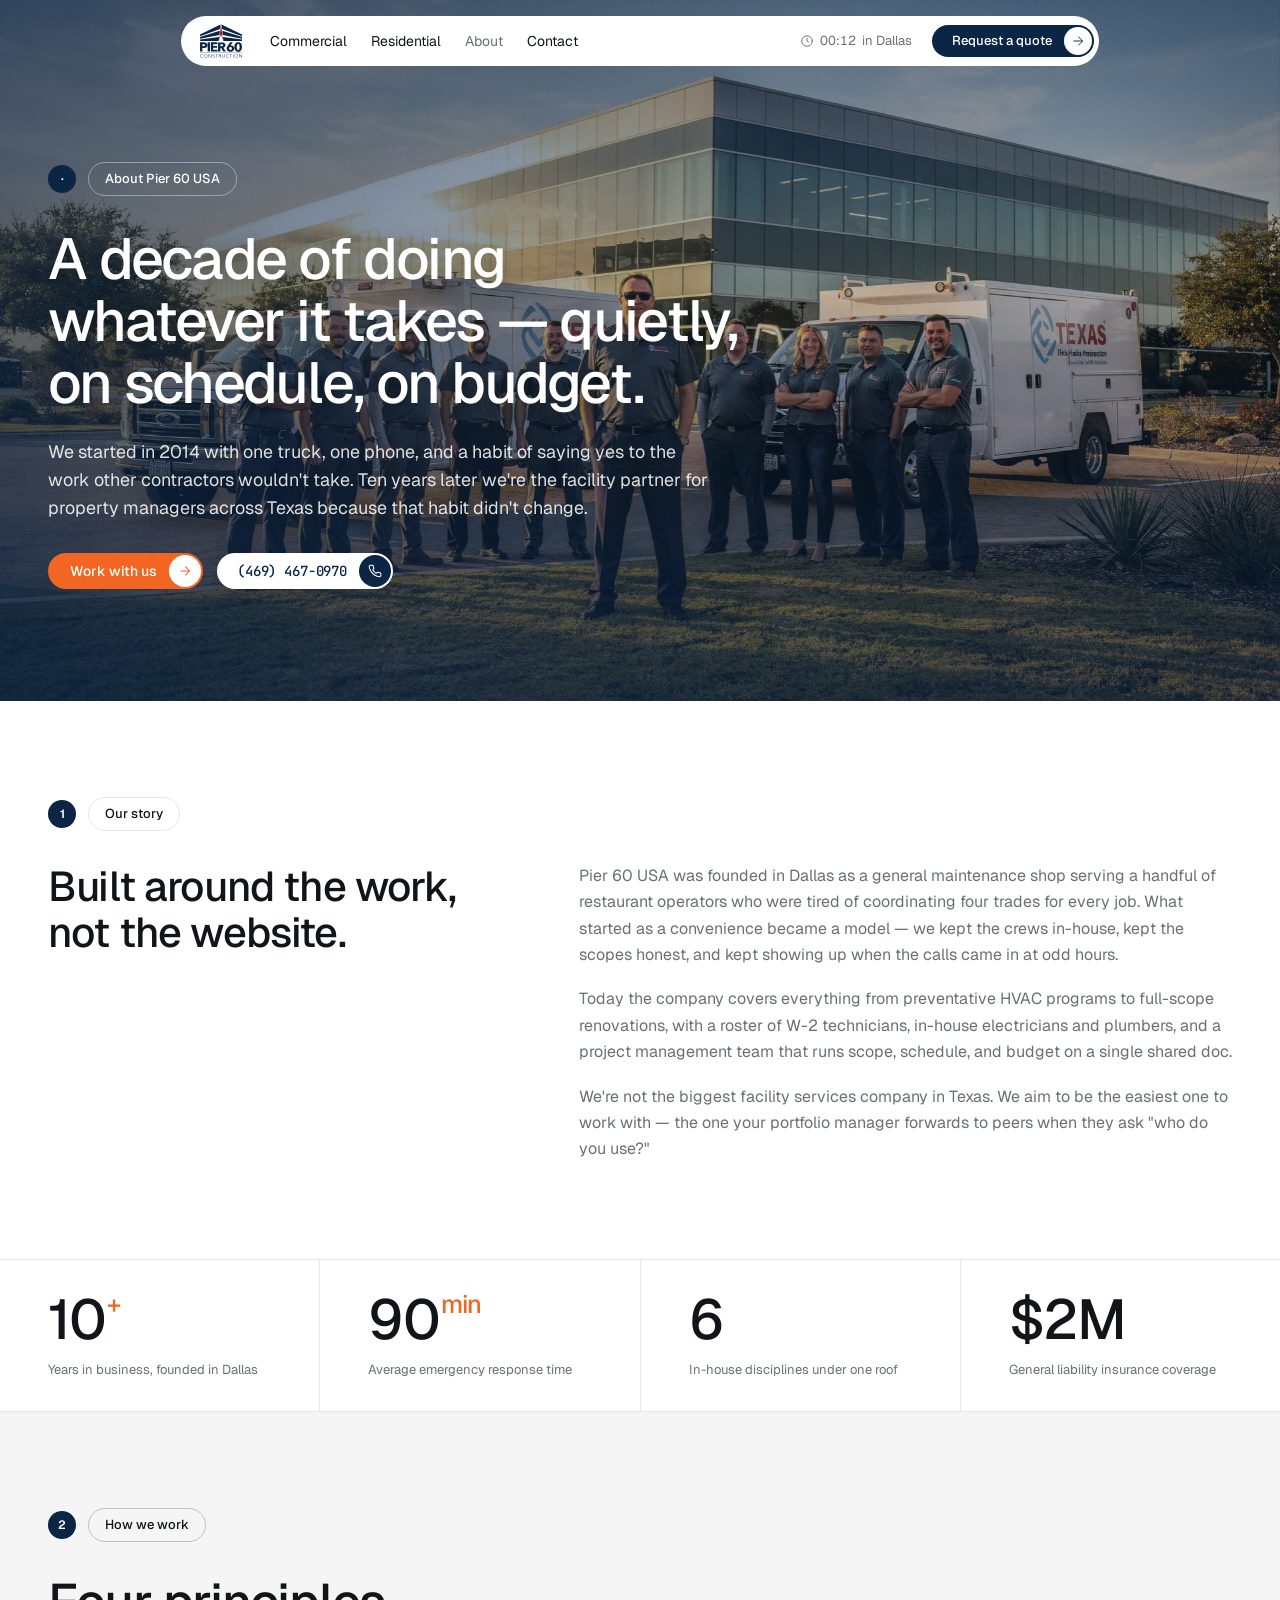
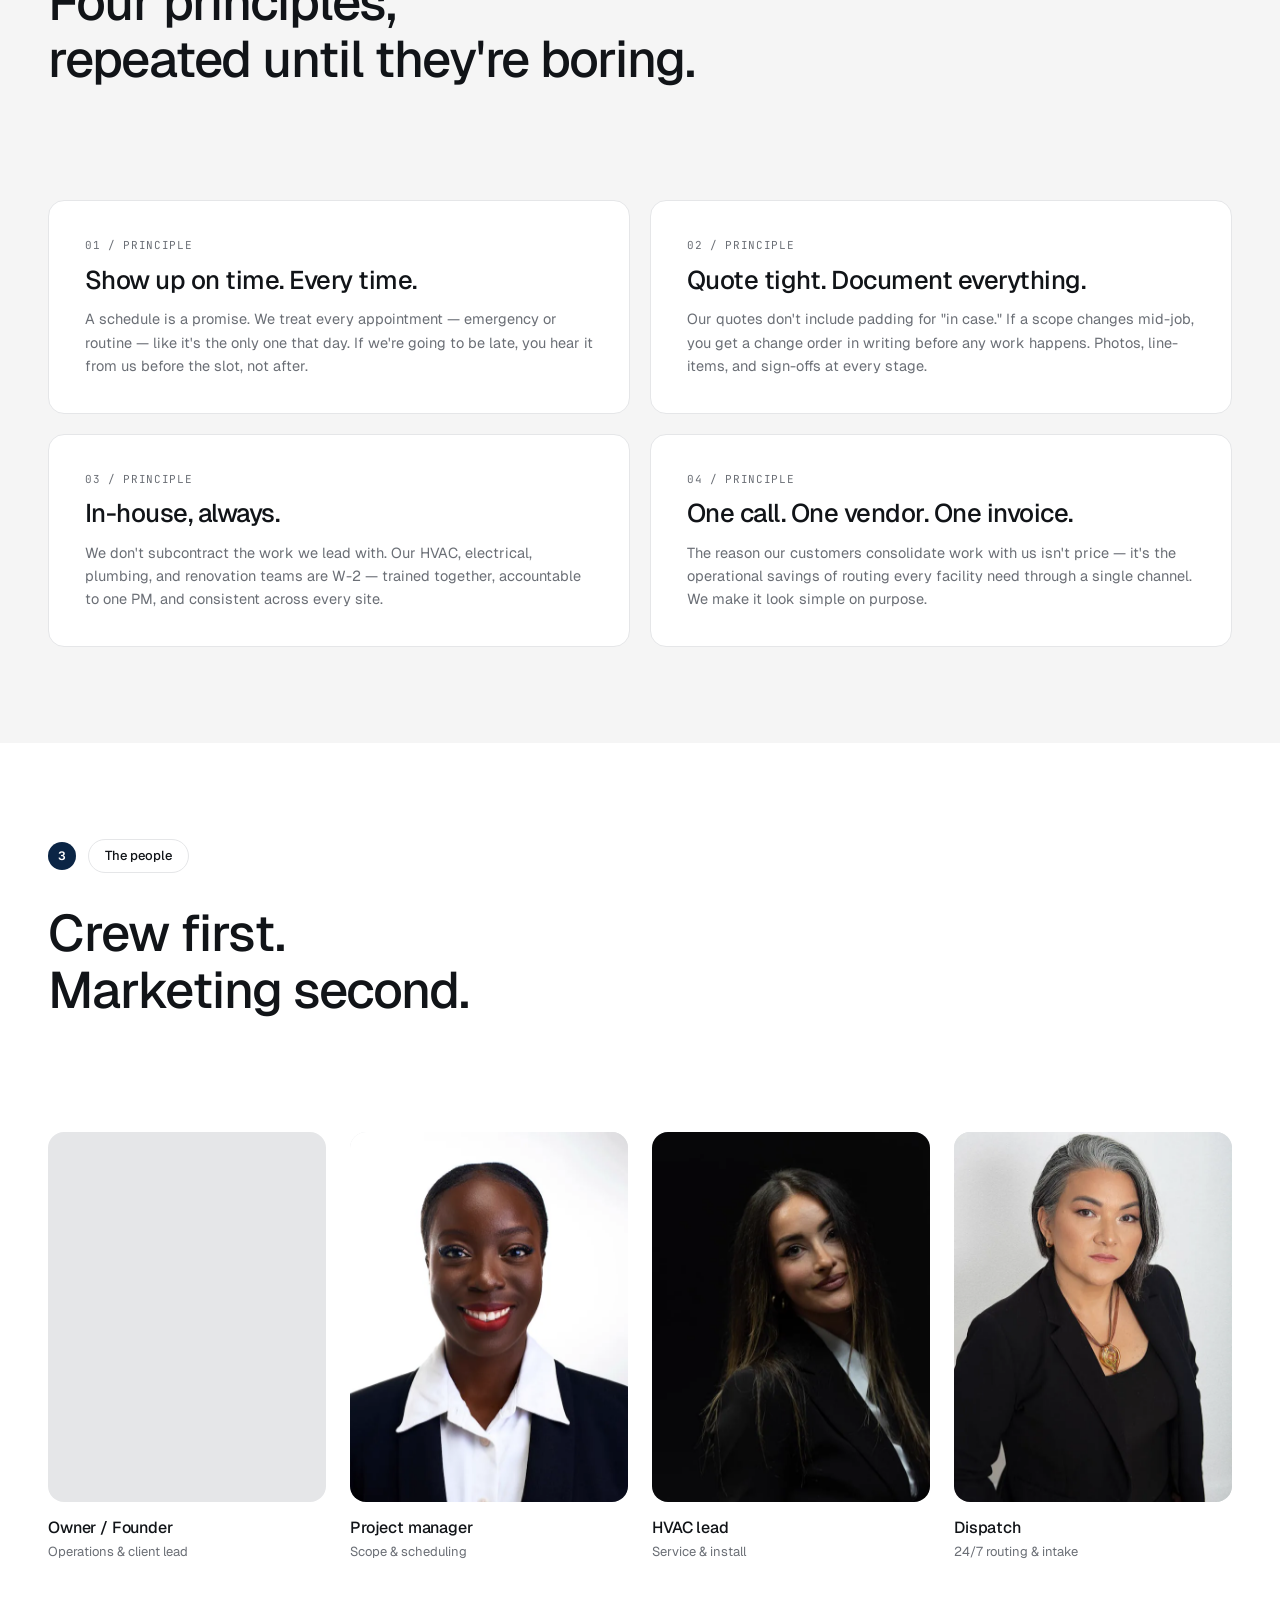
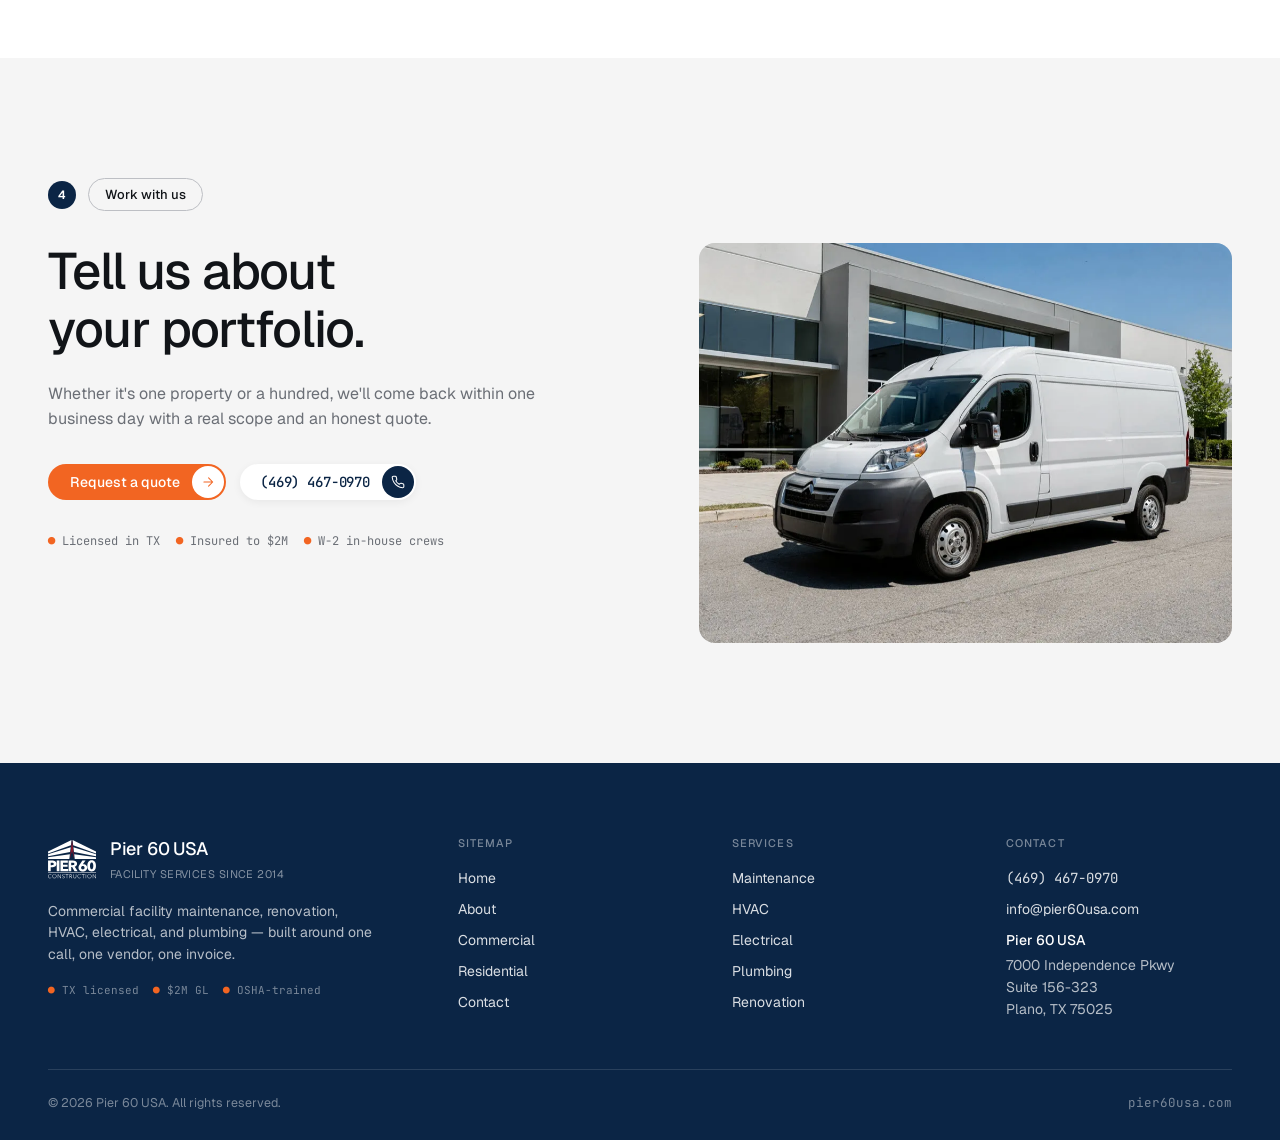
==== commit eae4a23a: "Refactor code structure for improved readability and maintainability" ====
--- a/about.html
+++ b/about.html
@@ -5,6 +5,30 @@
   <meta name="viewport" content="width=device-width, initial-scale=1">
   <title>About — Pier 60 USA · Dallas-based commercial facility services</title>
   <meta name="description" content="A decade of facility maintenance and renovation work across Texas. In-house crews, honest scopes, and a one-vendor model built for commercial property managers.">
+
+  <!-- Favicons -->
+  <link rel="icon" type="image/svg+xml" href="assets/favicon.svg">
+  <link rel="icon" type="image/png" sizes="512x512" href="assets/icon-512.png">
+  <link rel="apple-touch-icon" href="assets/apple-touch-icon.png">
+  <meta name="theme-color" content="#0B2545">
+
+  <!-- Open Graph -->
+  <meta property="og:type" content="website">
+  <meta property="og:site_name" content="Pier 60 USA">
+  <meta property="og:url" content="https://pier60.vercel.app/about.html">
+  <meta property="og:title" content="About - Pier 60 USA · Dallas-based commercial facility services">
+  <meta property="og:description" content="A decade of facility maintenance and renovation work across Texas. In-house crews, honest scopes, and a one-vendor model built for commercial property managers.">
+  <meta property="og:image" content="https://pier60.vercel.app/assets/og-image.png">
+  <meta property="og:image:width" content="1200">
+  <meta property="og:image:height" content="630">
+  <meta property="og:image:alt" content="Pier 60 Construction - Commercial Facility Maintenance & Renovation, Dallas, TX">
+
+  <!-- Twitter -->
+  <meta name="twitter:card" content="summary_large_image">
+  <meta name="twitter:title" content="About - Pier 60 USA · Dallas-based commercial facility services">
+  <meta name="twitter:description" content="A decade of facility maintenance and renovation work across Texas. In-house crews, honest scopes, and a one-vendor model.">
+  <meta name="twitter:image" content="https://pier60.vercel.app/assets/og-image.png">
+
   <link rel="stylesheet" href="styles_v2.css">
 </head>
 <body>
@@ -39,7 +63,7 @@
             <span class="clock-time">--:--</span> in Dallas
           </span>
         </div>
-        <a href="contact.html" class="btn-pill">
+        <a href="contact.html#quote-form" class="btn-pill">
           <span class="label"><span>Request a quote</span><span>Request a quote</span></span>
           <span class="ico"><svg viewBox="0 0 24 24" fill="none" stroke="currentColor" stroke-width="1.6" stroke-linecap="round" stroke-linejoin="round"><path d="M5 12h14M13 5l7 7-7 7"/></svg></span>
         </a>
@@ -233,7 +257,7 @@
         <h2 class="h2" style="margin-bottom: 0;">Tell us about your portfolio.</h2>
         <p class="lede">Whether it's one property or a hundred, we'll come back within one business day with a real scope and an honest quote.</p>
         <div class="contact-quick">
-          <a href="contact.html" class="btn-pill is-orange">
+          <a href="contact.html#quote-form" class="btn-pill is-orange">
             <span class="label"><span>Request a quote</span><span>Request a quote</span></span>
             <span class="ico"><svg viewBox="0 0 24 24" fill="none" stroke="currentColor" stroke-width="1.8" stroke-linecap="round" stroke-linejoin="round"><path d="M5 12h14M13 5l7 7-7 7"/></svg></span>
           </a>
--- a/styles_v2.css
+++ b/styles_v2.css
@@ -850,6 +850,75 @@
   background: var(--white);
 }
 .field textarea { resize: vertical; min-height: 96px; }
+
+/* ── Custom animated checkbox ──────────────────────────────────── */
+.checkbox {
+  display: flex;
+  flex-direction: row;
+  align-items: flex-start;
+  gap: 12px;
+  cursor: pointer;
+  -webkit-user-select: none;
+  user-select: none;
+}
+.checkbox .text {
+  font-size: 13px;
+  line-height: 1.5;
+  color: var(--ink-500);
+  font-weight: 400;
+  text-transform: none;
+  letter-spacing: 0;
+}
+.checkbox input {
+  position: absolute;
+  width: 1px; height: 1px;
+  padding: 0; margin: 0; border: 0;
+  opacity: 0;
+  pointer-events: none;
+}
+.checkbox .box {
+  flex-shrink: 0;
+  width: 22px; height: 22px;
+  margin-top: 1px;
+  border: 2px solid var(--ink-300);
+  border-radius: 6px;
+  background: var(--white);
+  display: grid;
+  place-items: center;
+  transition: background .25s var(--ease), border-color .25s var(--ease), transform .2s var(--ease);
+}
+.checkbox .box svg {
+  width: 14px; height: 14px;
+  fill: none;
+  stroke: var(--white);
+  stroke-width: 3;
+  stroke-linecap: round;
+  stroke-linejoin: round;
+  stroke-dasharray: 24;
+  stroke-dashoffset: 24;
+  transition: stroke-dashoffset .3s var(--ease) .06s;
+}
+.checkbox:hover .box { border-color: var(--orange); }
+.checkbox input:checked + .box {
+  background: var(--orange);
+  border-color: var(--orange);
+  animation: cb-pop .28s var(--ease);
+}
+.checkbox input:checked + .box svg { stroke-dashoffset: 0; }
+.checkbox input:focus-visible + .box {
+  outline: 2px solid var(--orange);
+  outline-offset: 2px;
+}
+@keyframes cb-pop {
+  0%   { transform: scale(1); }
+  40%  { transform: scale(0.82); }
+  100% { transform: scale(1); }
+}
+@media (prefers-reduced-motion: reduce) {
+  .checkbox .box, .checkbox .box svg { transition: none; }
+  .checkbox input:checked + .box { animation: none; }
+}
+
 .field-row { display: grid; grid-template-columns: 1fr 1fr; gap: 12px; }
 .form-card .btn-pill { width: 100%; justify-content: space-between; margin-top: 8px; padding-left: 22px; }
 
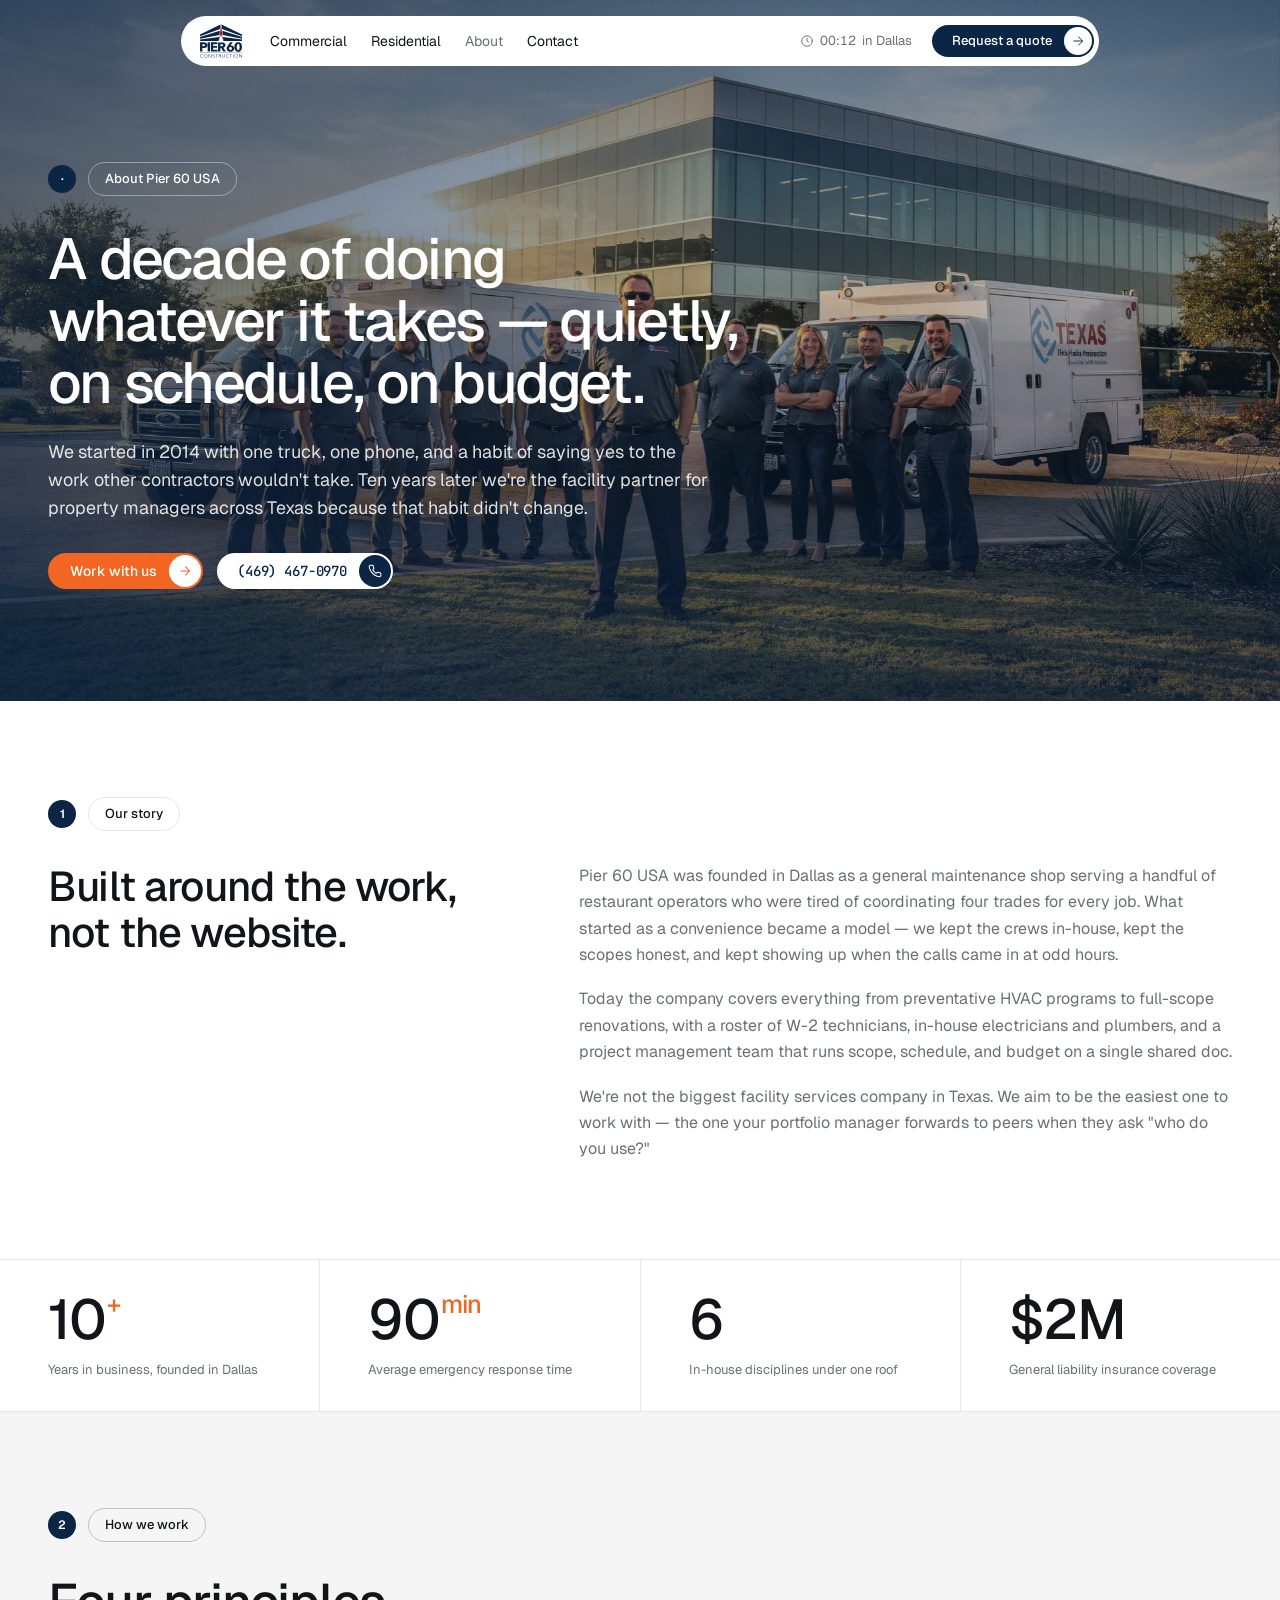
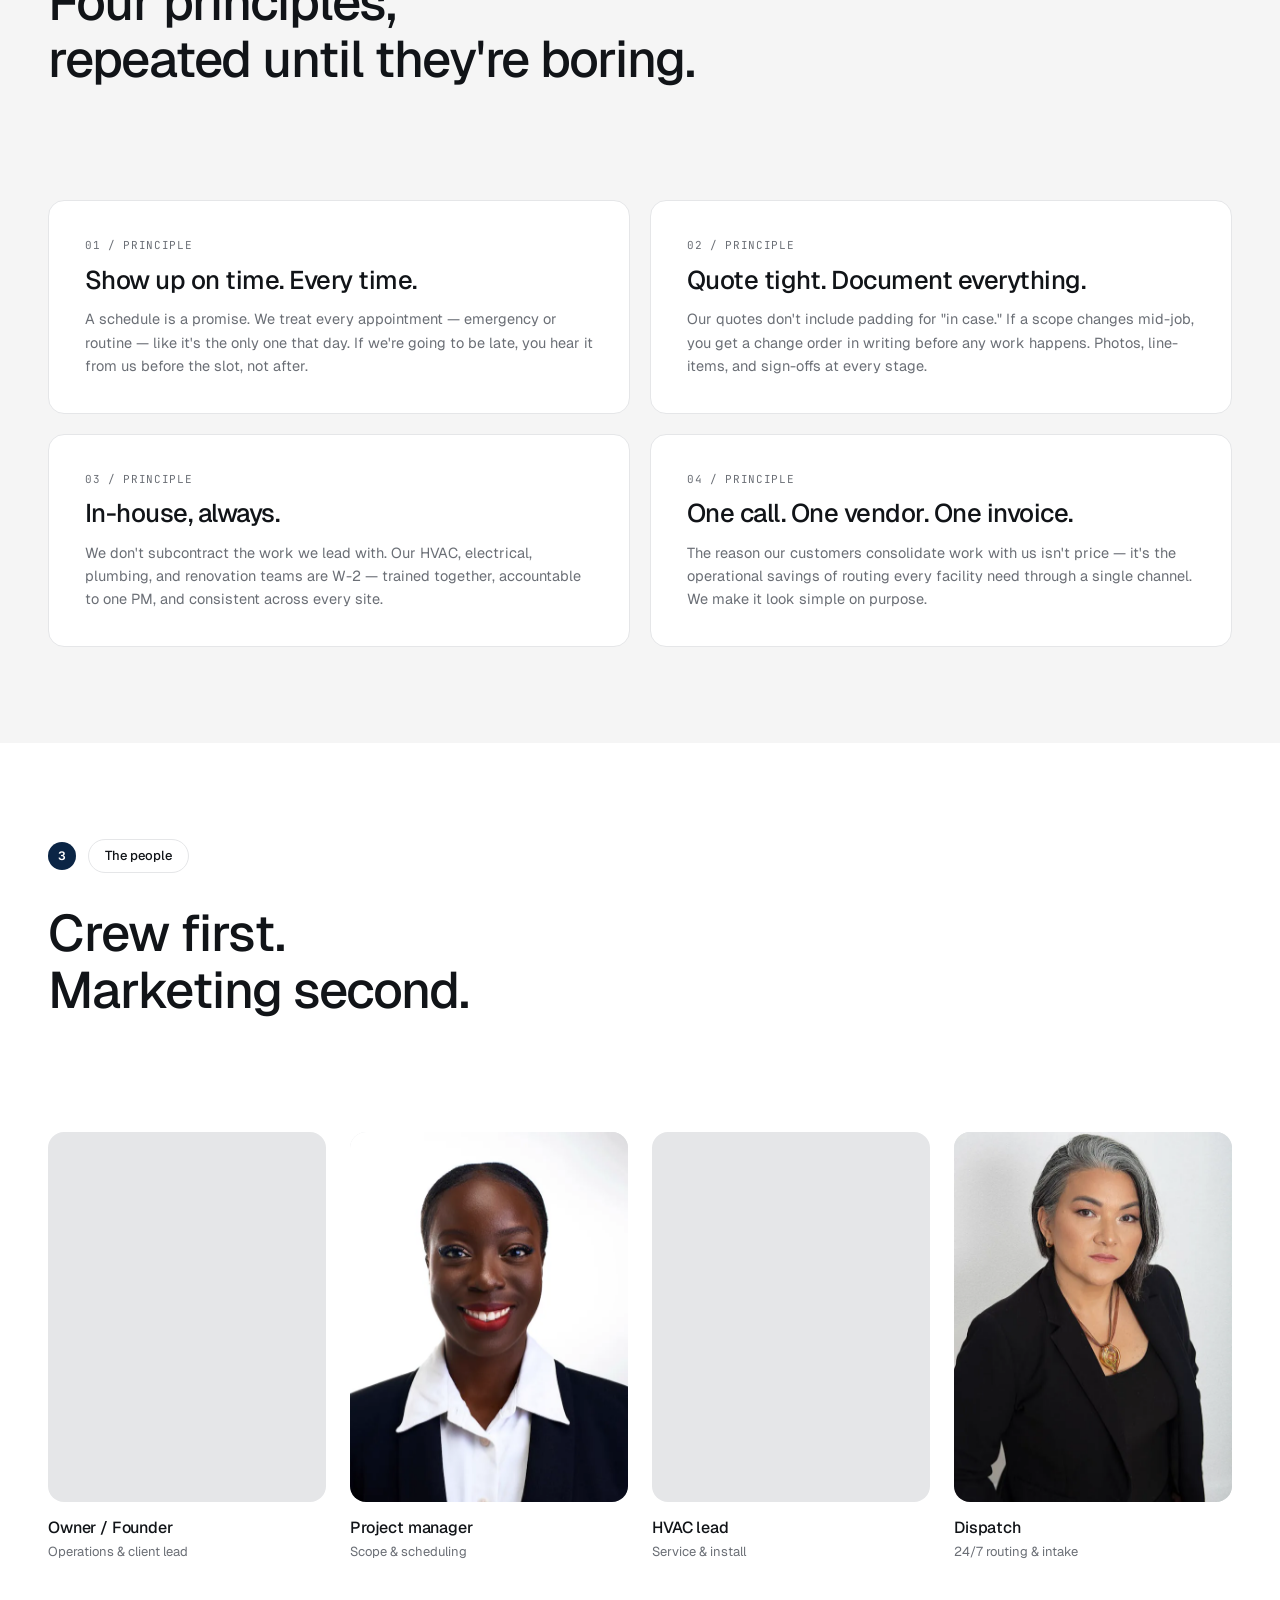
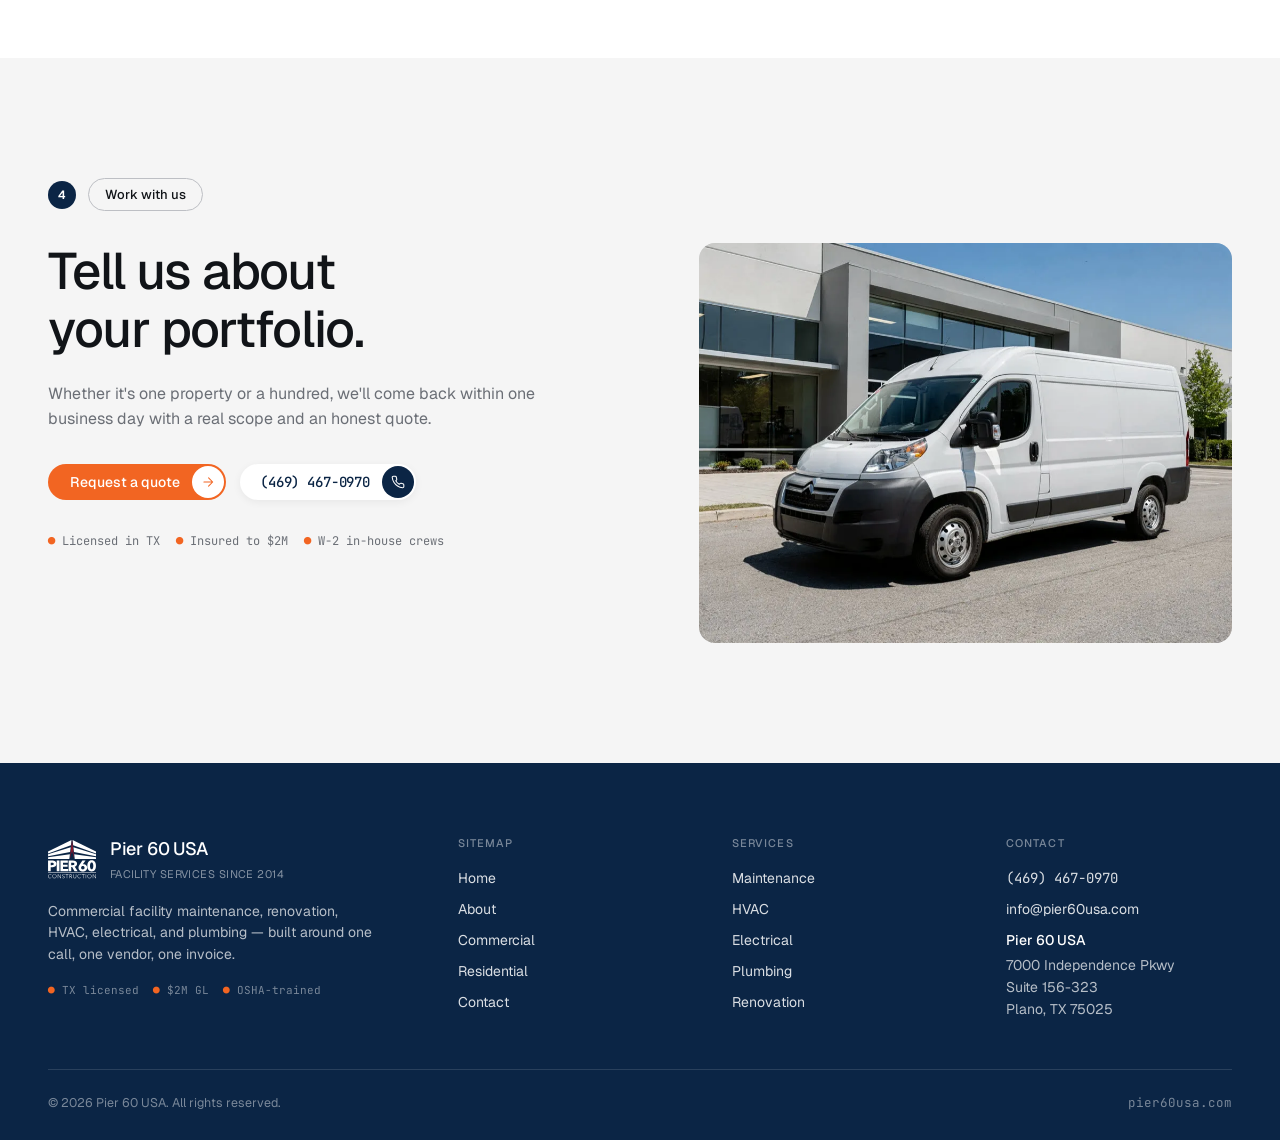
==== commit 78a08c4d: "Merge branch 'master' of https://github.com/steverosky/pier-60" ====
--- a/about.html
+++ b/about.html
@@ -139,7 +139,7 @@
   </div>
 </section>
 
-<!-- ═══════════════════════════════════════════════════════════════
+<!-- ══════════════════════════════════���════════════════════════════
      STATS STRIP
      ═══════════════════════════════════════════════════════════════ -->
 <section class="stats-strip" data-screen-label="03 Stats">
@@ -286,7 +286,7 @@
 
 <!-- ═══════════════════════════════════════════════════════════════
      FOOTER
-     ═══════════════════════════════════════════════════════════════ -->
+     ══════════════════════════════════���════════════════════════════ -->
 <footer class="foot">
   <div class="wrap">
     <div class="foot-grid">
@@ -358,5 +358,13 @@
   sheet.addEventListener('click', function(e){ if (e.target === sheet) { sheet.classList.remove('open'); sheet.setAttribute('aria-hidden','true'); } });
 </script>
 
+<script>
+  window.va = function () {
+    (window.vaq = window.vaq || []).push(arguments);
+  };
+</script>
+
+<script defer src="https://cdn.vercel-insights.com/v1/script.js"></script>
+
 </body>
 </html>
